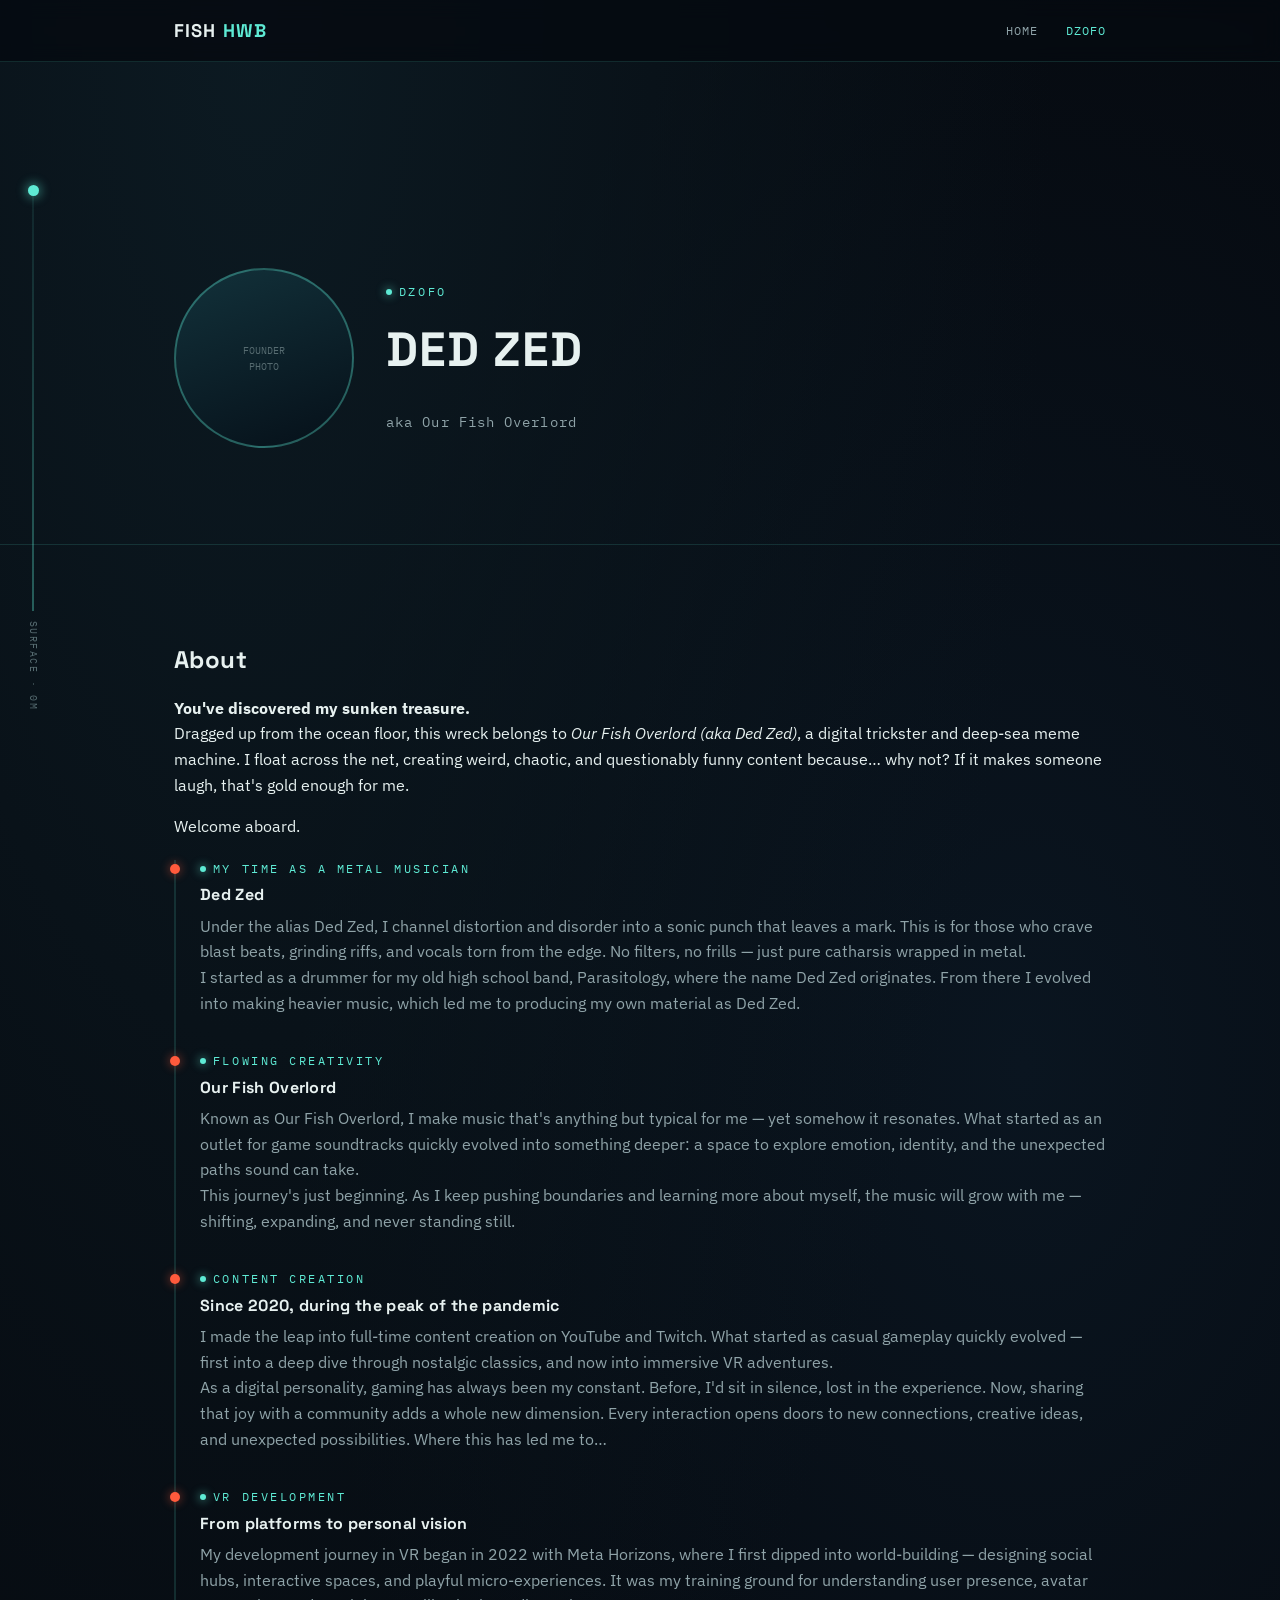
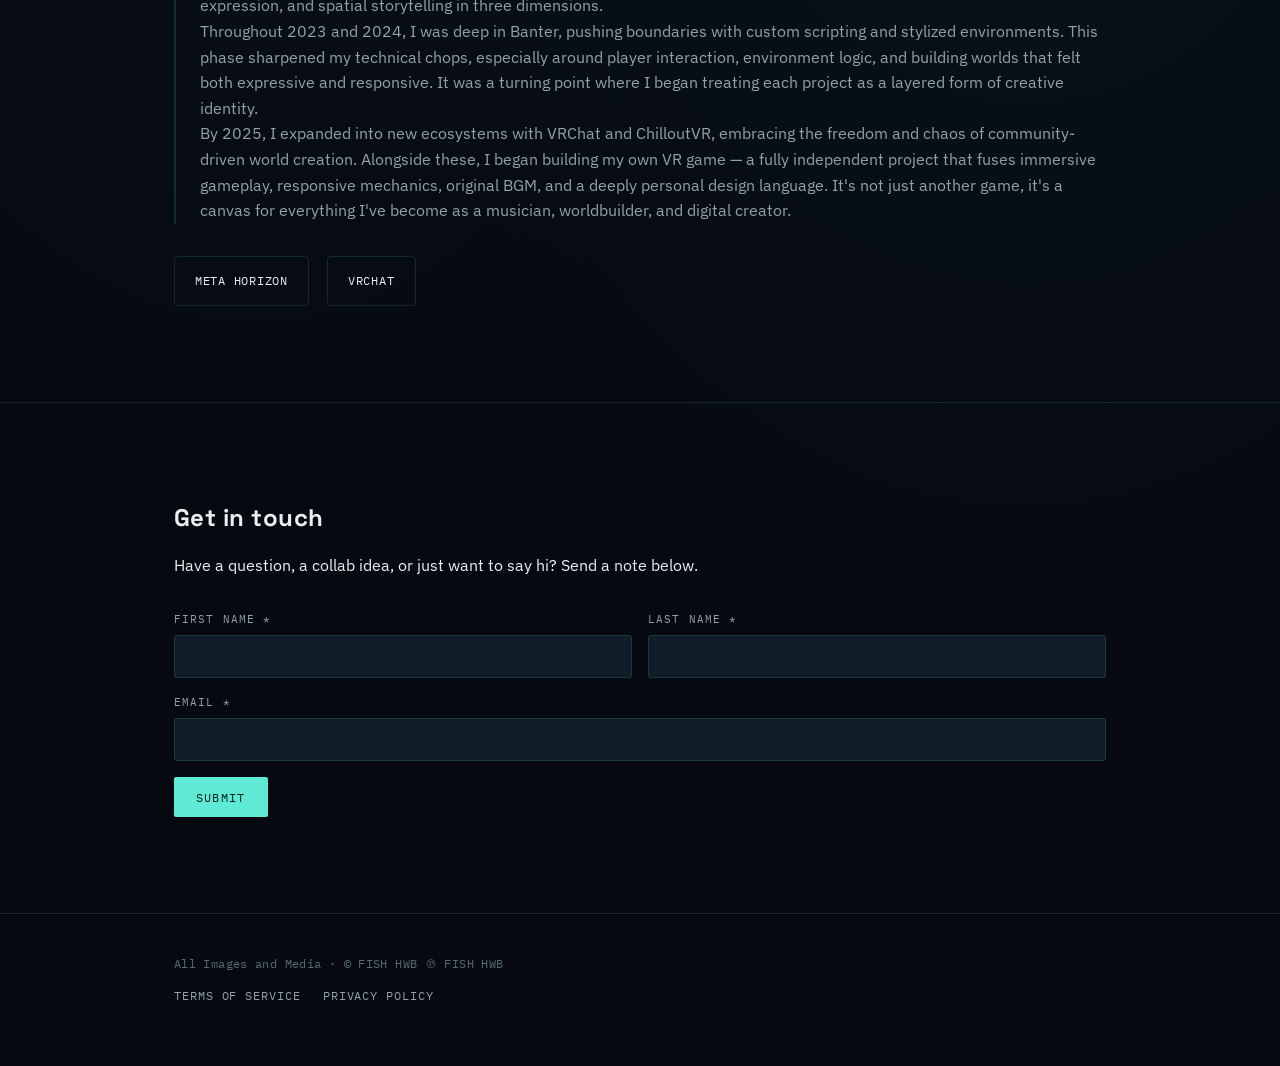
==== dzofo.html @ aa8110c1 "a" ====
<!DOCTYPE html>
<html lang="en">
<head>
<meta charset="UTF-8">
<meta name="viewport" content="width=device-width, initial-scale=1.0">
<title>DZOFO — FISH HWB</title>
<meta name="description" content="You've discovered my sunken treasure. Dragged up from the ocean floor — meet Our Fish Overlord, aka Ded Zed.">
<link rel="icon" href="data:,">
<link rel="preconnect" href="https://fonts.googleapis.com">
<link href="https://fonts.googleapis.com/css2?family=Space+Grotesk:wght@500;700&family=IBM+Plex+Sans:wght@400;500;600&family=IBM+Plex+Mono:wght@400;500&display=swap" rel="stylesheet">
<link rel="stylesheet" href="css/style.css">
</head>
<body>

<div class="particles" aria-hidden="true"></div>

<div class="depth-gauge" aria-hidden="true">
  <div class="rail"><div class="marker"></div></div>
  <span class="label">SURFACE &middot; 0M</span>
</div>

<header class="site-nav">
  <div class="container">
    <div class="wordmark">FISH <span>HWB</span></div>
    <nav>
      <a href="index.html">Home</a>
      <a href="dzofo.html" class="active">DZOFO</a>
    </nav>
  </div>
</header>

<main>

  <section class="zone">
    <div class="container about-hero">
      <div class="portrait-lg">FOUNDER<br>PHOTO</div>
      <div>
        <div class="eyebrow">DZOFO</div>
        <h1>Ded Zed</h1>
        <div class="subname">aka Our Fish Overlord</div>
      </div>
    </div>
  </section>

  <section class="zone">
    <div class="container">
      <h2>About</h2>
      <p><strong>You've discovered my sunken treasure.</strong><br>
      Dragged up from the ocean floor, this wreck belongs to <em>Our Fish Overlord (aka Ded Zed)</em>, a digital trickster and deep-sea meme machine. I float across the net, creating weird, chaotic, and questionably funny content because&hellip; why not? If it makes someone laugh, that's gold enough for me.</p>
      <p>Welcome aboard.</p>

      <div class="timeline">
        <div class="entry">
          <div class="eyebrow" style="margin-bottom:4px;">My time as a metal musician</div>
          <h3>Ded Zed</h3>
          <p>Under the alias Ded Zed, I channel distortion and disorder into a sonic punch that leaves a mark. This is for those who crave blast beats, grinding riffs, and vocals torn from the edge. No filters, no frills — just pure catharsis wrapped in metal.</p>
          <p>I started as a drummer for my old high school band, Parasitology, where the name Ded Zed originates. From there I evolved into making heavier music, which led me to producing my own material as Ded Zed.</p>
        </div>

        <div class="entry">
          <div class="eyebrow" style="margin-bottom:4px;">Flowing creativity</div>
          <h3>Our Fish Overlord</h3>
          <p>Known as Our Fish Overlord, I make music that's anything but typical for me — yet somehow it resonates. What started as an outlet for game soundtracks quickly evolved into something deeper: a space to explore emotion, identity, and the unexpected paths sound can take.</p>
          <p>This journey's just beginning. As I keep pushing boundaries and learning more about myself, the music will grow with me — shifting, expanding, and never standing still.</p>
        </div>

        <div class="entry">
          <div class="eyebrow" style="margin-bottom:4px;">Content creation</div>
          <h3>Since 2020, during the peak of the pandemic</h3>
          <p>I made the leap into full-time content creation on YouTube and Twitch. What started as casual gameplay quickly evolved — first into a deep dive through nostalgic classics, and now into immersive VR adventures.</p>
          <p>As a digital personality, gaming has always been my constant. Before, I'd sit in silence, lost in the experience. Now, sharing that joy with a community adds a whole new dimension. Every interaction opens doors to new connections, creative ideas, and unexpected possibilities. Where this has led me to&hellip;</p>
        </div>

        <div class="entry">
          <div class="eyebrow" style="margin-bottom:4px;">VR development</div>
          <h3>From platforms to personal vision</h3>
          <p>My development journey in VR began in 2022 with Meta Horizons, where I first dipped into world-building — designing social hubs, interactive spaces, and playful micro-experiences. It was my training ground for understanding user presence, avatar expression, and spatial storytelling in three dimensions.</p>
          <p>Throughout 2023 and 2024, I was deep in Banter, pushing boundaries with custom scripting and stylized environments. This phase sharpened my technical chops, especially around player interaction, environment logic, and building worlds that felt both expressive and responsive. It was a turning point where I began treating each project as a layered form of creative identity.</p>
          <p>By 2025, I expanded into new ecosystems with VRChat and ChilloutVR, embracing the freedom and chaos of community-driven world creation. Alongside these, I began building my own VR game — a fully independent project that fuses immersive gameplay, responsive mechanics, original BGM, and a deeply personal design language. It's not just another game, it's a canvas for everything I've become as a musician, worldbuilder, and digital creator.</p>
        </div>
      </div>

      <div class="platform-links">
        <a href="https://horizon.meta.com/profile/DedZedOffishial/?locale=en_GB" target="_blank" rel="noopener">Meta Horizon</a>
        <a href="https://vrchat.com/home/user/usr_97d57b9e-27fa-4fce-a1ce-218edb215ad2" target="_blank" rel="noopener">VRChat</a>
      </div>
    </div>
  </section>

  <section class="zone">
    <div class="container">
      <h2>Get in touch</h2>
      <p>Have a question, a collab idea, or just want to say hi? Send a note below.</p>
      <!--
        This is a static recreation — GitHub Pages can't process form submissions on its own.
        Point the form at a service like Formspree, Getform, or a Google Form action URL,
        or swap this for a mailto: link.
      -->
      <form class="contact-form" action="#" method="post">
        <div>
          <label for="fname">First name *</label>
          <input id="fname" name="first_name" type="text" required>
        </div>
        <div>
          <label for="lname">Last name *</label>
          <input id="lname" name="last_name" type="text" required>
        </div>
        <div class="full">
          <label for="email">Email *</label>
          <input id="email" name="email" type="email" required>
        </div>
        <div class="full">
          <button class="btn btn-primary" type="submit" style="border:none; cursor:pointer;">Submit</button>
        </div>
      </form>
    </div>
  </section>

</main>

<footer class="site-footer">
  <div class="container">
    <div class="copyright">All Images and Media &middot; &copy; FISH HWB &#8471; FISH HWB</div>
    <div class="legal-links">
      <a href="terms.html">Terms of Service</a>
      <a href="privacy.html">Privacy Policy</a>
    </div>
  </div>
</footer>

<script src="js/main.js"></script>
</body>
</html>
---- css/style.css ----
/* =========================================================
   FISH HWB — design tokens
   Concept: descending through the water column.
   Sections read as depth zones (Surface -> Twilight -> Midnight -> Abyss)
   ========================================================= */
:root{
  --abyss:        #060a10;
  --abyss-mid:     #0d1620;
  --surface-panel: #101c28;
  --border:        rgba(94,234,212,0.14);
  --glow:          #5EEAD4;   /* bioluminescent lure */
  --glow-dim:      rgba(94,234,212,0.35);
  --lure:          #FF5A3C;   /* anglerfish / distortion accent */
  --lure-dim:      rgba(255,90,60,0.3);
  --text:          #E7F1F0;
  --text-dim:      #8FA3A8;
  --text-faint:    #566B70;

  --font-display: 'Space Grotesk', 'Arial Narrow', sans-serif;
  --font-body:    'IBM Plex Sans', 'Segoe UI', sans-serif;
  --font-mono:    'IBM Plex Mono', monospace;
}

*{ box-sizing:border-box; }
html{ scroll-behavior:smooth; }

body{
  margin:0;
  background:
    radial-gradient(ellipse at 20% 0%, #0c1a22 0%, transparent 55%),
    radial-gradient(ellipse at 80% 40%, #0a1520 0%, transparent 50%),
    var(--abyss);
  color:var(--text);
  font-family:var(--font-body);
  line-height:1.6;
  -webkit-font-smoothing:antialiased;
  overflow-x:hidden;
}

a{ color:var(--glow); text-decoration:none; }
a:hover{ text-decoration:underline; }
a:focus-visible, button:focus-visible{
  outline:2px solid var(--glow);
  outline-offset:3px;
}

img{ max-width:100%; display:block; }

h1,h2,h3{
  font-family:var(--font-display);
  letter-spacing:0.02em;
  margin:0 0 0.5em;
  color:var(--text);
}

.eyebrow{
  font-family:var(--font-mono);
  font-size:0.72rem;
  letter-spacing:0.22em;
  text-transform:uppercase;
  color:var(--glow);
  display:flex;
  align-items:center;
  gap:0.6em;
  margin-bottom:0.9em;
}
.eyebrow::before{
  content:'';
  width:6px; height:6px;
  border-radius:50%;
  background:var(--glow);
  box-shadow:0 0 8px 2px var(--glow-dim);
}

.container{
  max-width:980px;
  margin:0 auto;
  padding:0 24px;
}

/* ---------------- ambient particles ---------------- */
.particles{
  position:fixed; inset:0;
  pointer-events:none;
  z-index:0;
  overflow:hidden;
}
.particles span{
  position:absolute;
  bottom:-10px;
  width:3px; height:3px;
  border-radius:50%;
  background:var(--glow);
  opacity:0.5;
  box-shadow:0 0 6px 1px var(--glow-dim);
  animation:drift linear infinite;
}
@keyframes drift{
  0%{ transform:translateY(0) translateX(0); opacity:0; }
  10%{ opacity:0.6; }
  90%{ opacity:0.4; }
  100%{ transform:translateY(-110vh) translateX(20px); opacity:0; }
}

/* ---------------- depth gauge (signature element) ---------------- */
.depth-gauge{
  position:fixed;
  left:20px; top:50%;
  transform:translateY(-50%);
  width:26px;
  height:min(60vh, 520px);
  z-index:20;
  display:flex;
  flex-direction:column;
  align-items:center;
}
.depth-gauge .rail{
  position:relative;
  width:2px;
  flex:1;
  background:linear-gradient(to bottom, rgba(94,234,212,0.08), rgba(94,234,212,0.35));
}
.depth-gauge .marker{
  position:absolute;
  left:50%;
  top:0;
  width:11px; height:11px;
  margin-left:-5px; margin-top:-5px;
  border-radius:50%;
  background:var(--glow);
  box-shadow:0 0 10px 3px var(--glow-dim);
  transition:top 0.15s ease-out;
}
.depth-gauge .label{
  font-family:var(--font-mono);
  font-size:0.6rem;
  color:var(--text-faint);
  writing-mode:vertical-rl;
  margin-top:10px;
  letter-spacing:0.15em;
}
@media (max-width: 860px){
  .depth-gauge{ display:none; }
}

/* ---------------- nav ---------------- */
.site-nav{
  position:sticky; top:0; z-index:30;
  background:rgba(6,10,16,0.82);
  backdrop-filter:blur(10px);
  border-bottom:1px solid var(--border);
}
.site-nav .container{
  display:flex; align-items:center; justify-content:space-between;
  padding-top:16px; padding-bottom:16px;
}
.wordmark{
  font-family:var(--font-display);
  font-size:1.15rem;
  font-weight:700;
  letter-spacing:0.06em;
  color:var(--text);
}
.wordmark span{ color:var(--glow); }
.site-nav nav{ display:flex; gap:28px; }
.site-nav nav a{
  color:var(--text-dim);
  font-family:var(--font-mono);
  font-size:0.78rem;
  letter-spacing:0.08em;
  text-transform:uppercase;
}
.site-nav nav a:hover, .site-nav nav a.active{
  color:var(--glow);
  text-decoration:none;
}

/* ---------------- hero ---------------- */
.zone{
  position:relative;
  padding:96px 0;
  border-bottom:1px solid var(--border);
}
.zone:last-of-type{ border-bottom:none; }

.hero{
  padding-top:110px;
  text-align:left;
}
.hero h1{
  font-size:clamp(2.4rem, 6vw, 4.4rem);
  line-height:1.02;
  text-transform:uppercase;
}
.hero h1 em{
  font-style:normal;
  color:var(--glow);
  text-shadow:0 0 22px var(--glow-dim);
}
.hero p.tagline{
  max-width:540px;
  color:var(--text-dim);
  font-size:1.05rem;
}
.hero .cta-row{ display:flex; gap:16px; margin-top:32px; flex-wrap:wrap; }

.btn{
  display:inline-block;
  padding:12px 22px;
  border-radius:2px;
  font-family:var(--font-mono);
  font-size:0.78rem;
  letter-spacing:0.1em;
  text-transform:uppercase;
  border:1px solid var(--border);
  transition:border-color 0.2s, background 0.2s, color .2s;
}
.btn-primary{
  background:var(--glow);
  color:#04211c;
  border-color:var(--glow);
}
.btn-primary:hover{
  background:#7cf2df;
  text-decoration:none;
}
.btn-ghost{ color:var(--text); }
.btn-ghost:hover{
  border-color:var(--glow);
  color:var(--glow);
  text-decoration:none;
}

/* ---------------- founder card ---------------- */
.founder-card{
  display:flex;
  gap:28px;
  align-items:center;
  background:var(--surface-panel);
  border:1px solid var(--border);
  border-radius:4px;
  padding:24px;
}
.founder-card .portrait{
  width:96px; height:96px;
  border-radius:50%;
  overflow:hidden;
  flex-shrink:0;
  border:2px solid var(--glow-dim);
  background:linear-gradient(160deg, #12313a, #061019);
  display:flex; align-items:center; justify-content:center;
  font-family:var(--font-mono);
  font-size:0.6rem;
  color:var(--text-faint);
  text-align:center;
}
.founder-card h3{ margin-bottom:2px; font-size:1.1rem; }
.founder-card .role{
  font-family:var(--font-mono);
  font-size:0.7rem;
  letter-spacing:0.14em;
  text-transform:uppercase;
  color:var(--glow);
}

/* ---------------- embeds grid ---------------- */
.embed-grid{
  display:grid;
  grid-template-columns:1fr 1fr;
  gap:24px;
  margin-top:36px;
}
@media (max-width:760px){ .embed-grid{ grid-template-columns:1fr; } }

.embed-card{
  background:var(--surface-panel);
  border:1px solid var(--border);
  border-radius:4px;
  overflow:hidden;
}
.embed-card .embed-head{
  padding:14px 18px;
  border-bottom:1px solid var(--border);
  font-family:var(--font-mono);
  font-size:0.72rem;
  letter-spacing:0.1em;
  text-transform:uppercase;
  color:var(--text-dim);
  display:flex; justify-content:space-between;
}
.embed-card iframe{ width:100%; border:0; display:block; }

/* ---------------- content cards (latest uploads) ---------------- */
.card-grid{
  display:grid;
  grid-template-columns:repeat(2,1fr);
  gap:24px;
  margin-top:28px;
}
@media (max-width:760px){ .card-grid{ grid-template-columns:1fr; } }

.content-card{
  border:1px solid var(--border);
  border-radius:4px;
  background:var(--surface-panel);
  padding:0 0 18px;
  overflow:hidden;
}
.content-card .thumb{
  aspect-ratio:16/9;
  background:linear-gradient(135deg,#0e2530,#08131a);
  display:flex; align-items:center; justify-content:center;
  color:var(--text-faint);
  font-family:var(--font-mono);
  font-size:0.7rem;
}
.content-card .thumb iframe{ width:100%; height:100%; border:0; }
.content-card .body{ padding:16px 18px 0; }
.content-card h4{ margin:0 0 6px; font-size:0.98rem; font-family:var(--font-body); font-weight:600; }
.content-card p{ margin:0; color:var(--text-dim); font-size:0.88rem; }

/* ---------------- about / dzofo page ---------------- */
.about-hero{
  display:flex; gap:32px; align-items:center; flex-wrap:wrap;
  padding-top:110px;
}
.about-hero .portrait-lg{
  width:180px; height:180px; border-radius:50%;
  border:2px solid var(--glow-dim);
  background:linear-gradient(160deg,#12313a,#061019);
  flex-shrink:0;
  display:flex; align-items:center; justify-content:center;
  font-family:var(--font-mono); font-size:0.65rem; color:var(--text-faint);
  text-align:center; padding:8px;
}
.about-hero h1{ font-size:clamp(2rem,5vw,3rem); text-transform:uppercase; }
.about-hero .subname{ color:var(--text-dim); font-family:var(--font-mono); font-size:0.85rem; letter-spacing:0.08em; }

.timeline{ margin-top:20px; }
.timeline .entry{
  border-left:2px solid var(--border);
  padding:0 0 36px 24px;
  position:relative;
}
.timeline .entry:last-child{ padding-bottom:0; }
.timeline .entry::before{
  content:'';
  position:absolute; left:-6px; top:4px;
  width:10px; height:10px; border-radius:50%;
  background:var(--lure);
  box-shadow:0 0 8px 2px var(--lure-dim);
}
.timeline .entry h3{ font-size:1rem; margin-bottom:6px; }
.timeline .entry p{ color:var(--text-dim); margin:0; }

.platform-links{ display:flex; gap:18px; margin-top:32px; flex-wrap:wrap; }
.platform-links a{
  border:1px solid var(--border);
  border-radius:4px;
  padding:14px 20px;
  color:var(--text);
  font-family:var(--font-mono);
  font-size:0.78rem;
  letter-spacing:0.06em;
  text-transform:uppercase;
}
.platform-links a:hover{ border-color:var(--glow); color:var(--glow); text-decoration:none; }

/* ---------------- contact form ---------------- */
.contact-form{
  margin-top:32px;
  display:grid;
  grid-template-columns:1fr 1fr;
  gap:16px;
}
.contact-form .full{ grid-column:1/-1; }
@media (max-width:640px){ .contact-form{ grid-template-columns:1fr; } }
.contact-form label{
  display:block;
  font-family:var(--font-mono);
  font-size:0.7rem;
  letter-spacing:0.1em;
  text-transform:uppercase;
  color:var(--text-dim);
  margin-bottom:6px;
}
.contact-form input, .contact-form textarea{
  width:100%;
  background:var(--surface-panel);
  border:1px solid var(--border);
  border-radius:3px;
  padding:11px 12px;
  color:var(--text);
  font-family:var(--font-body);
  font-size:0.92rem;
}
.contact-form input:focus, .contact-form textarea:focus{
  outline:none; border-color:var(--glow);
}

/* ---------------- legal pages (terms / privacy) ---------------- */
.legal{
  padding-top:130px;
  padding-bottom:100px;
  max-width:760px;
}
.legal .updated{
  font-family:var(--font-mono);
  font-size:0.78rem;
  color:var(--text-faint);
  margin-bottom:40px;
}
.legal h2{
  font-size:1.2rem;
  margin-top:44px;
  padding-top:20px;
  border-top:1px solid var(--border);
  text-transform:uppercase;
  letter-spacing:0.04em;
}
.legal h2:first-of-type{ border-top:none; padding-top:0; }
.legal p, .legal li{ color:var(--text-dim); }
.legal ul{ padding-left:20px; }
.legal a{ text-decoration:underline; }

/* ---------------- footer ---------------- */
footer.site-footer{
  border-top:1px solid var(--border);
  padding:40px 0 60px;
}
footer.site-footer .copyright{
  color:var(--text-faint);
  font-family:var(--font-mono);
  font-size:0.78rem;
  letter-spacing:0.03em;
}
footer.site-footer .legal-links{
  margin-top:14px;
  display:flex;
  gap:22px;
  font-family:var(--font-mono);
  font-size:0.72rem;
  letter-spacing:0.08em;
  text-transform:uppercase;
}
footer.site-footer .legal-links a{ color:var(--text-dim); }
footer.site-footer .legal-links a:hover{ color:var(--glow); text-decoration:none; }

@media (prefers-reduced-motion: reduce){
  html{ scroll-behavior:auto; }
  .particles span{ animation:none; display:none; }
  .depth-gauge .marker{ transition:none; }
}
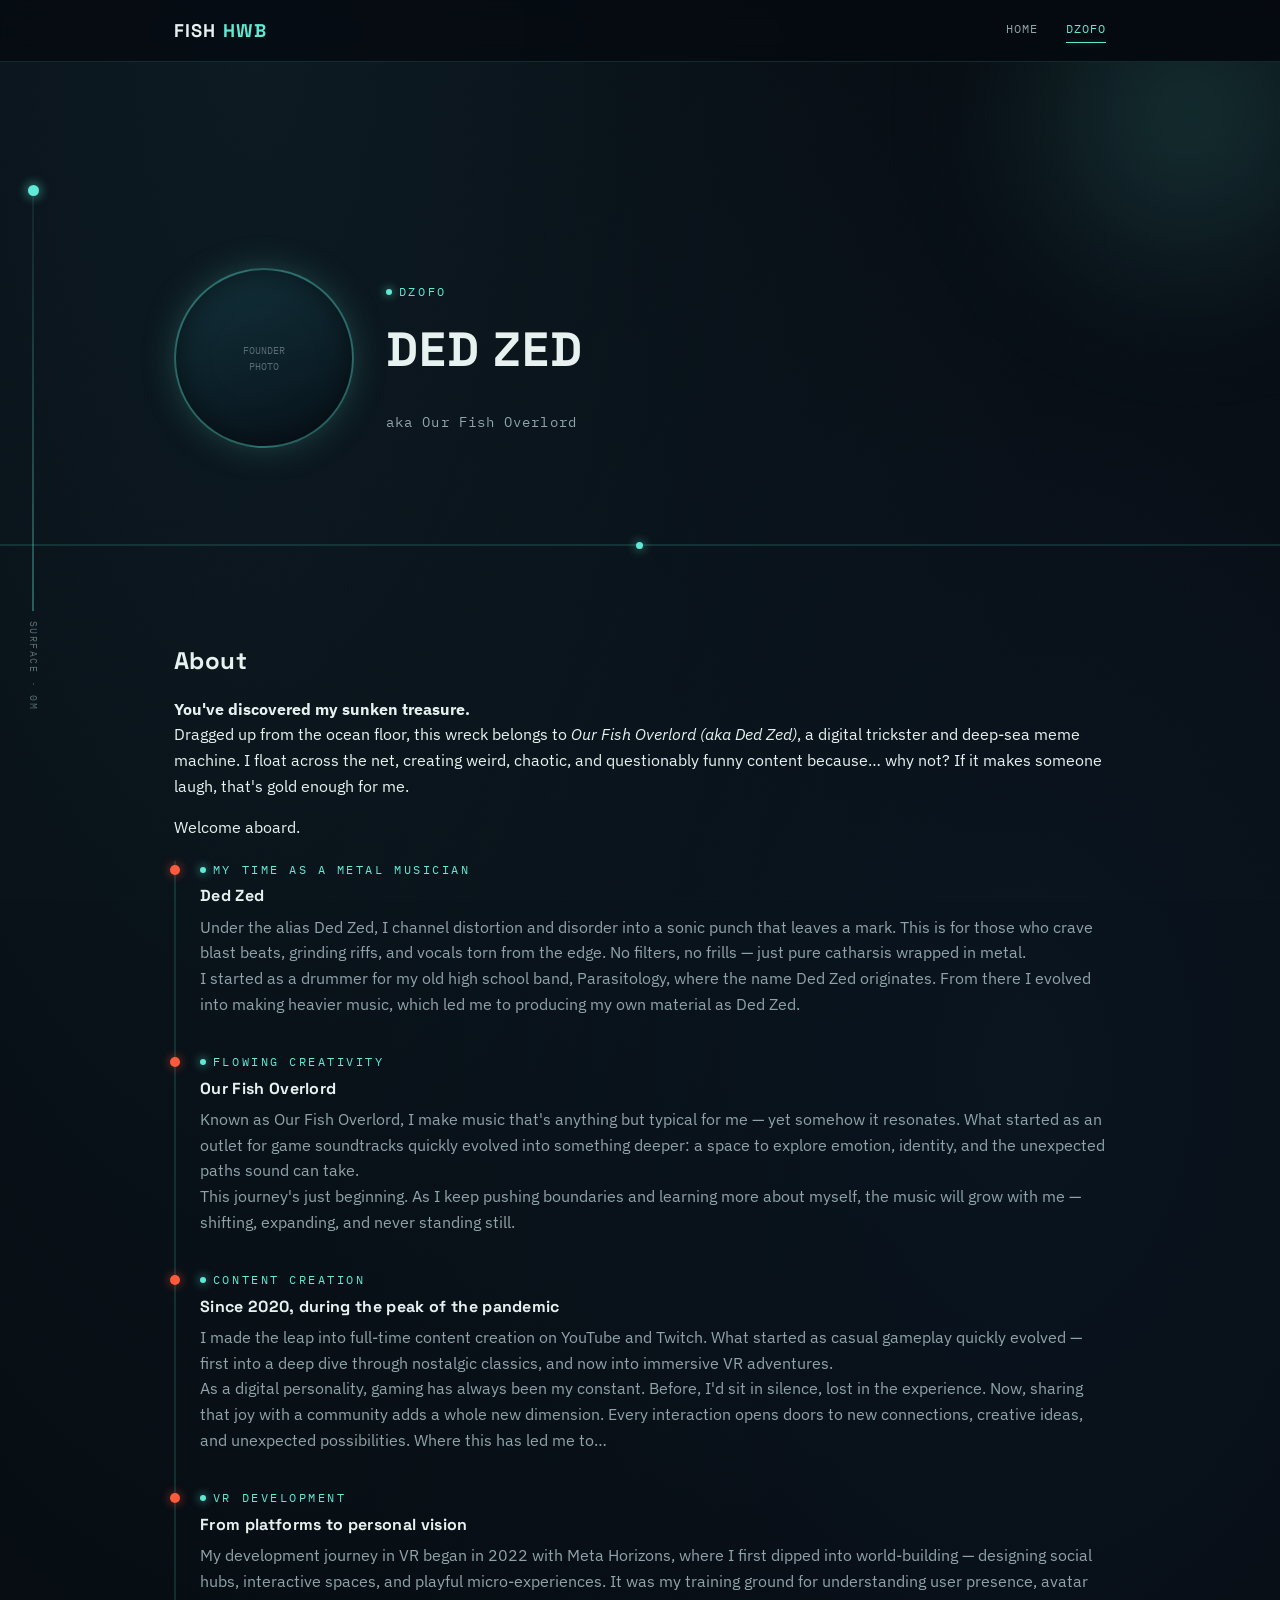
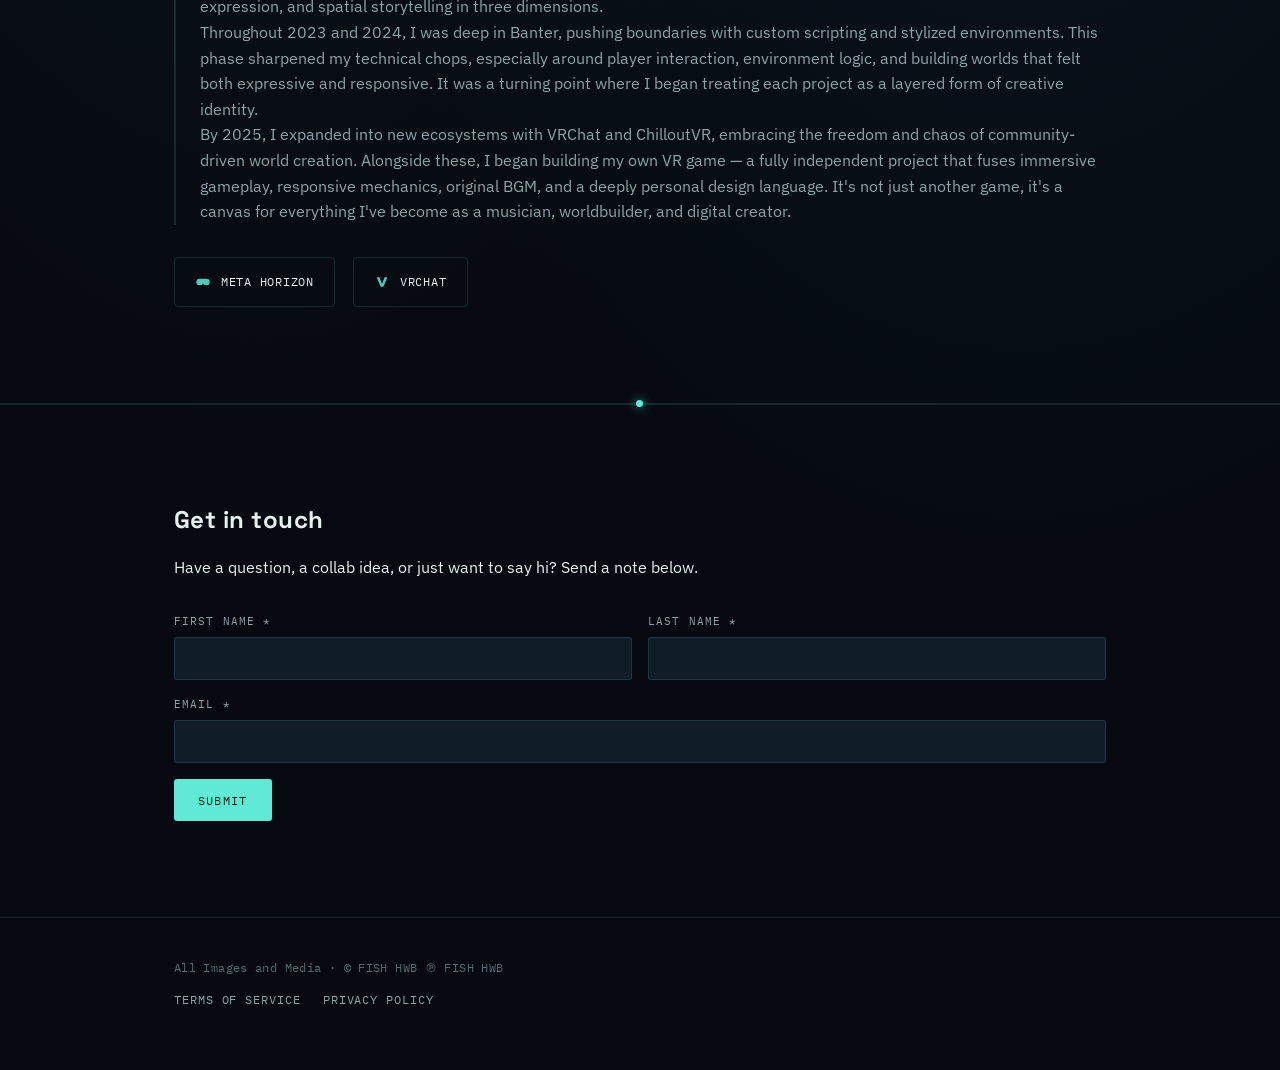
==== commit 9f2ef387: "a" ====
--- a/dzofo.html
+++ b/dzofo.html
@@ -5,7 +5,7 @@
 <meta name="viewport" content="width=device-width, initial-scale=1.0">
 <title>DZOFO — FISH HWB</title>
 <meta name="description" content="You've discovered my sunken treasure. Dragged up from the ocean floor — meet Our Fish Overlord, aka Ded Zed.">
-<link rel="icon" href="data:,">
+<link rel="icon" type="image/svg+xml" href="assets/favicon.svg">
 <link rel="preconnect" href="https://fonts.googleapis.com">
 <link href="https://fonts.googleapis.com/css2?family=Space+Grotesk:wght@500;700&family=IBM+Plex+Sans:wght@400;500;600&family=IBM+Plex+Mono:wght@400;500&display=swap" rel="stylesheet">
 <link rel="stylesheet" href="css/style.css">
@@ -31,8 +31,9 @@
 
 <main>
 
-  <section class="zone">
-    <div class="container about-hero">
+  <section class="zone" style="overflow:hidden;">
+    <div class="glow-orb glow-orb--teal" aria-hidden="true"></div>
+    <div class="container about-hero reveal">
       <div class="portrait-lg">FOUNDER<br>PHOTO</div>
       <div>
         <div class="eyebrow">DZOFO</div>
@@ -42,36 +43,38 @@
     </div>
   </section>
 
+  <div class="sonar-divider" aria-hidden="true"></div>
+
   <section class="zone">
-    <div class="container">
+    <div class="container reveal">
       <h2>About</h2>
       <p><strong>You've discovered my sunken treasure.</strong><br>
       Dragged up from the ocean floor, this wreck belongs to <em>Our Fish Overlord (aka Ded Zed)</em>, a digital trickster and deep-sea meme machine. I float across the net, creating weird, chaotic, and questionably funny content because&hellip; why not? If it makes someone laugh, that's gold enough for me.</p>
       <p>Welcome aboard.</p>
 
       <div class="timeline">
-        <div class="entry">
+        <div class="entry reveal">
           <div class="eyebrow" style="margin-bottom:4px;">My time as a metal musician</div>
           <h3>Ded Zed</h3>
           <p>Under the alias Ded Zed, I channel distortion and disorder into a sonic punch that leaves a mark. This is for those who crave blast beats, grinding riffs, and vocals torn from the edge. No filters, no frills — just pure catharsis wrapped in metal.</p>
           <p>I started as a drummer for my old high school band, Parasitology, where the name Ded Zed originates. From there I evolved into making heavier music, which led me to producing my own material as Ded Zed.</p>
         </div>
 
-        <div class="entry">
+        <div class="entry reveal">
           <div class="eyebrow" style="margin-bottom:4px;">Flowing creativity</div>
           <h3>Our Fish Overlord</h3>
           <p>Known as Our Fish Overlord, I make music that's anything but typical for me — yet somehow it resonates. What started as an outlet for game soundtracks quickly evolved into something deeper: a space to explore emotion, identity, and the unexpected paths sound can take.</p>
           <p>This journey's just beginning. As I keep pushing boundaries and learning more about myself, the music will grow with me — shifting, expanding, and never standing still.</p>
         </div>
 
-        <div class="entry">
+        <div class="entry reveal">
           <div class="eyebrow" style="margin-bottom:4px;">Content creation</div>
           <h3>Since 2020, during the peak of the pandemic</h3>
           <p>I made the leap into full-time content creation on YouTube and Twitch. What started as casual gameplay quickly evolved — first into a deep dive through nostalgic classics, and now into immersive VR adventures.</p>
           <p>As a digital personality, gaming has always been my constant. Before, I'd sit in silence, lost in the experience. Now, sharing that joy with a community adds a whole new dimension. Every interaction opens doors to new connections, creative ideas, and unexpected possibilities. Where this has led me to&hellip;</p>
         </div>
 
-        <div class="entry">
+        <div class="entry reveal">
           <div class="eyebrow" style="margin-bottom:4px;">VR development</div>
           <h3>From platforms to personal vision</h3>
           <p>My development journey in VR began in 2022 with Meta Horizons, where I first dipped into world-building — designing social hubs, interactive spaces, and playful micro-experiences. It was my training ground for understanding user presence, avatar expression, and spatial storytelling in three dimensions.</p>
@@ -81,14 +84,22 @@
       </div>
 
       <div class="platform-links">
-        <a href="https://horizon.meta.com/profile/DedZedOffishial/?locale=en_GB" target="_blank" rel="noopener">Meta Horizon</a>
-        <a href="https://vrchat.com/home/user/usr_97d57b9e-27fa-4fce-a1ce-218edb215ad2" target="_blank" rel="noopener">VRChat</a>
+        <a href="https://horizon.meta.com/profile/DedZedOffishial/?locale=en_GB" target="_blank" rel="noopener">
+          <svg viewBox="0 0 24 24" fill="#5EEAD4"><path d="M17 7H7a5 5 0 0 0 0 10h1.5a3 3 0 0 0 2.4-1.2l1.1-1.5 1.1 1.5A3 3 0 0 0 15.5 17H17a5 5 0 0 0 0-10Z" opacity="0.85"/></svg>
+          Meta Horizon
+        </a>
+        <a href="https://vrchat.com/home/user/usr_97d57b9e-27fa-4fce-a1ce-218edb215ad2" target="_blank" rel="noopener">
+          <svg viewBox="0 0 24 24" fill="#5EEAD4"><path d="M4 5h4l4 10 4-10h4l-6 14h-4L4 5Z" opacity="0.85"/></svg>
+          VRChat
+        </a>
       </div>
     </div>
   </section>
 
+  <div class="sonar-divider" aria-hidden="true"></div>
+
   <section class="zone">
-    <div class="container">
+    <div class="container reveal">
       <h2>Get in touch</h2>
       <p>Have a question, a collab idea, or just want to say hi? Send a note below.</p>
       <!--
--- a/css/style.css
+++ b/css/style.css
@@ -16,6 +16,9 @@
   --text-dim:      #8FA3A8;
   --text-faint:    #566B70;
 
+  --shadow-soft:   0 20px 60px -20px rgba(0,0,0,0.6);
+  --shadow-glow:   0 0 0 1px var(--glow-dim), 0 20px 50px -18px rgba(94,234,212,0.25);
+
   --font-display: 'Space Grotesk', 'Arial Narrow', sans-serif;
   --font-body:    'IBM Plex Sans', 'Segoe UI', sans-serif;
   --font-mono:    'IBM Plex Mono', monospace;
@@ -35,6 +38,18 @@
   line-height:1.6;
   -webkit-font-smoothing:antialiased;
   overflow-x:hidden;
+  position:relative;
+}
+
+/* fine film-grain, keeps the flat gradients from looking sterile */
+body::before{
+  content:'';
+  position:fixed; inset:0;
+  z-index:1;
+  pointer-events:none;
+  opacity:0.05;
+  mix-blend-mode:overlay;
+  background-image:url("data:image/svg+xml;utf8,<svg xmlns='http://www.w3.org/2000/svg' width='140' height='140'><filter id='n'><feTurbulence type='fractalNoise' baseFrequency='0.9' numOctaves='2' stitchTiles='stitch'/></filter><rect width='100%25' height='100%25' filter='url(%23n)'/></svg>");
 }
 
 a{ color:var(--glow); text-decoration:none; }
@@ -100,6 +115,68 @@
   10%{ opacity:0.6; }
   90%{ opacity:0.4; }
   100%{ transform:translateY(-110vh) translateX(20px); opacity:0; }
+}
+
+/* ---------------- ambient glow orbs ---------------- */
+.glow-orb{
+  position:absolute;
+  border-radius:50%;
+  filter:blur(70px);
+  pointer-events:none;
+  z-index:0;
+}
+.glow-orb--teal{
+  width:420px; height:420px;
+  top:-160px; right:-120px;
+  background:radial-gradient(circle, rgba(94,234,212,0.22), transparent 70%);
+}
+.glow-orb--lure{
+  width:260px; height:260px;
+  bottom:-100px; left:8%;
+  background:radial-gradient(circle, rgba(255,90,60,0.14), transparent 70%);
+}
+
+/* ---------------- scroll reveal ---------------- */
+.reveal{
+  opacity:0;
+  transform:translateY(28px);
+  transition:opacity 0.8s cubic-bezier(.2,.7,.3,1), transform 0.8s cubic-bezier(.2,.7,.3,1);
+}
+.reveal.is-visible{
+  opacity:1;
+  transform:translateY(0);
+}
+@media (prefers-reduced-motion: reduce){
+  .reveal{ opacity:1; transform:none; transition:none; }
+}
+
+/* ---------------- sonar divider ---------------- */
+.sonar-divider{
+  position:relative;
+  height:1px;
+  background:var(--border);
+  margin:0;
+}
+.sonar-divider::before{
+  content:'';
+  position:absolute;
+  left:50%; top:50%;
+  width:7px; height:7px;
+  margin:-4px 0 0 -4px;
+  border-radius:50%;
+  background:var(--glow);
+  box-shadow:
+    0 0 0 0 var(--glow-dim),
+    0 0 10px 2px var(--glow-dim);
+  animation:ping 3.4s ease-out infinite;
+}
+@keyframes ping{
+  0%{ box-shadow:0 0 0 0 rgba(94,234,212,0.5), 0 0 10px 2px var(--glow-dim); }
+  70%{ box-shadow:0 0 0 16px rgba(94,234,212,0), 0 0 10px 2px var(--glow-dim); }
+  100%{ box-shadow:0 0 0 16px rgba(94,234,212,0), 0 0 10px 2px var(--glow-dim); }
+}
+@media (prefers-reduced-motion: reduce){
+  .sonar-divider::before{ animation:none; }
 }
 
 /* ---------------- depth gauge (signature element) ---------------- */
@@ -164,16 +241,28 @@
 .wordmark span{ color:var(--glow); }
 .site-nav nav{ display:flex; gap:28px; }
 .site-nav nav a{
+  position:relative;
   color:var(--text-dim);
   font-family:var(--font-mono);
   font-size:0.78rem;
   letter-spacing:0.08em;
   text-transform:uppercase;
+  padding-bottom:4px;
+}
+.site-nav nav a::after{
+  content:'';
+  position:absolute;
+  left:0; bottom:0;
+  width:0; height:1px;
+  background:var(--glow);
+  box-shadow:0 0 6px var(--glow-dim);
+  transition:width 0.25s ease;
 }
 .site-nav nav a:hover, .site-nav nav a.active{
   color:var(--glow);
   text-decoration:none;
 }
+.site-nav nav a:hover::after, .site-nav nav a.active::after{ width:100%; }
 
 /* ---------------- hero ---------------- */
 .zone{
@@ -184,51 +273,93 @@
 .zone:last-of-type{ border-bottom:none; }
 
 .hero{
-  padding-top:110px;
+  padding-top:150px;
+  padding-bottom:120px;
   text-align:left;
-}
+  overflow:hidden;
+}
+.hero-inner{
+  position:relative;
+  z-index:2;
+  display:flex;
+  align-items:center;
+  gap:48px;
+}
+.hero-copy{ flex:1 1 480px; min-width:0; }
 .hero h1{
-  font-size:clamp(2.4rem, 6vw, 4.4rem);
-  line-height:1.02;
+  font-size:clamp(2.4rem, 6vw, 4.6rem);
+  line-height:1.0;
   text-transform:uppercase;
 }
 .hero h1 em{
   font-style:normal;
   color:var(--glow);
-  text-shadow:0 0 22px var(--glow-dim);
+  text-shadow:0 0 30px var(--glow-dim), 0 0 70px rgba(94,234,212,0.15);
 }
 .hero p.tagline{
-  max-width:540px;
+  max-width:520px;
   color:var(--text-dim);
-  font-size:1.05rem;
-}
-.hero .cta-row{ display:flex; gap:16px; margin-top:32px; flex-wrap:wrap; }
+  font-size:1.08rem;
+}
+.hero .cta-row{ display:flex; gap:16px; margin-top:36px; flex-wrap:wrap; align-items:center; }
+
+.hero-figure{
+  flex:0 0 320px;
+  width:320px;
+  position:relative;
+}
+.hero-figure svg{ width:100%; height:auto; overflow:visible; }
+@media (max-width:900px){ .hero-figure{ display:none; } }
+
+.live-badge{
+  display:inline-flex; align-items:center; gap:8px;
+  font-family:var(--font-mono);
+  font-size:0.7rem;
+  letter-spacing:0.08em;
+  text-transform:uppercase;
+  color:var(--text-dim);
+}
+.live-badge .dot{
+  width:7px; height:7px; border-radius:50%;
+  background:var(--lure);
+  box-shadow:0 0 8px 2px var(--lure-dim);
+  animation:pulse 1.8s ease-in-out infinite;
+}
+@keyframes pulse{
+  0%,100%{ opacity:1; transform:scale(1); }
+  50%{ opacity:0.5; transform:scale(0.8); }
+}
+@media (prefers-reduced-motion: reduce){ .live-badge .dot{ animation:none; } }
 
 .btn{
   display:inline-block;
-  padding:12px 22px;
-  border-radius:2px;
+  padding:13px 24px;
+  border-radius:3px;
   font-family:var(--font-mono);
   font-size:0.78rem;
   letter-spacing:0.1em;
   text-transform:uppercase;
   border:1px solid var(--border);
-  transition:border-color 0.2s, background 0.2s, color .2s;
+  transition:border-color 0.2s, background 0.2s, color .2s, box-shadow 0.2s, transform 0.2s;
 }
 .btn-primary{
   background:var(--glow);
   color:#04211c;
   border-color:var(--glow);
+  box-shadow:0 0 0 0 var(--glow-dim);
 }
 .btn-primary:hover{
   background:#7cf2df;
   text-decoration:none;
+  box-shadow:0 0 24px 2px var(--glow-dim);
+  transform:translateY(-1px);
 }
 .btn-ghost{ color:var(--text); }
 .btn-ghost:hover{
   border-color:var(--glow);
   color:var(--glow);
   text-decoration:none;
+  transform:translateY(-1px);
 }
 
 /* ---------------- founder card ---------------- */
@@ -238,8 +369,14 @@
   align-items:center;
   background:var(--surface-panel);
   border:1px solid var(--border);
-  border-radius:4px;
+  border-radius:6px;
   padding:24px;
+  transition:transform 0.25s ease, box-shadow 0.25s ease, border-color 0.25s ease;
+}
+.founder-card:hover{
+  transform:translateY(-3px);
+  box-shadow:var(--shadow-glow);
+  border-color:var(--glow-dim);
 }
 .founder-card .portrait{
   width:96px; height:96px;
@@ -248,12 +385,14 @@
   flex-shrink:0;
   border:2px solid var(--glow-dim);
   background:linear-gradient(160deg, #12313a, #061019);
+  box-shadow:inset 0 0 20px rgba(0,0,0,0.5), 0 0 0 5px rgba(94,234,212,0.05);
   display:flex; align-items:center; justify-content:center;
   font-family:var(--font-mono);
   font-size:0.6rem;
   color:var(--text-faint);
   text-align:center;
 }
+.founder-card .portrait img{ width:100%; height:100%; object-fit:cover; }
 .founder-card h3{ margin-bottom:2px; font-size:1.1rem; }
 .founder-card .role{
   font-family:var(--font-mono);
@@ -262,6 +401,14 @@
   text-transform:uppercase;
   color:var(--glow);
 }
+.founder-card .go{
+  margin-left:auto;
+  color:var(--text-faint);
+  font-family:var(--font-mono);
+  font-size:0.72rem;
+  transition:color 0.2s, transform 0.2s;
+}
+.founder-card:hover .go{ color:var(--glow); transform:translateX(3px); }
 
 /* ---------------- embeds grid ---------------- */
 .embed-grid{
@@ -275,8 +422,13 @@
 .embed-card{
   background:var(--surface-panel);
   border:1px solid var(--border);
-  border-radius:4px;
+  border-radius:6px;
   overflow:hidden;
+  transition:border-color 0.25s ease, box-shadow 0.25s ease;
+}
+.embed-card:hover{
+  border-color:var(--glow-dim);
+  box-shadow:var(--shadow-glow);
 }
 .embed-card .embed-head{
   padding:14px 18px;
@@ -286,8 +438,11 @@
   letter-spacing:0.1em;
   text-transform:uppercase;
   color:var(--text-dim);
-  display:flex; justify-content:space-between;
-}
+  display:flex; justify-content:space-between; align-items:center;
+  gap:10px;
+}
+.embed-card .embed-head .name{ display:flex; align-items:center; gap:8px; color:var(--text); }
+.embed-card .embed-head svg{ width:16px; height:16px; flex-shrink:0; }
 .embed-card iframe{ width:100%; border:0; display:block; }
 
 /* ---------------- content cards (latest uploads) ---------------- */
@@ -301,14 +456,22 @@
 
 .content-card{
   border:1px solid var(--border);
-  border-radius:4px;
+  border-radius:6px;
   background:var(--surface-panel);
   padding:0 0 18px;
   overflow:hidden;
+  transition:transform 0.25s ease, box-shadow 0.25s ease, border-color 0.25s ease;
+}
+.content-card:hover{
+  transform:translateY(-4px);
+  box-shadow:var(--shadow-soft);
+  border-color:var(--glow-dim);
 }
 .content-card .thumb{
   aspect-ratio:16/9;
-  background:linear-gradient(135deg,#0e2530,#08131a);
+  background:
+    radial-gradient(circle at 30% 20%, rgba(94,234,212,0.08), transparent 60%),
+    linear-gradient(135deg,#0e2530,#08131a);
   display:flex; align-items:center; justify-content:center;
   color:var(--text-faint);
   font-family:var(--font-mono);
@@ -328,11 +491,14 @@
   width:180px; height:180px; border-radius:50%;
   border:2px solid var(--glow-dim);
   background:linear-gradient(160deg,#12313a,#061019);
+  box-shadow:inset 0 0 30px rgba(0,0,0,0.55), 0 0 40px -10px var(--glow-dim);
   flex-shrink:0;
   display:flex; align-items:center; justify-content:center;
   font-family:var(--font-mono); font-size:0.65rem; color:var(--text-faint);
   text-align:center; padding:8px;
-}
+  overflow:hidden;
+}
+.about-hero .portrait-lg img{ width:100%; height:100%; object-fit:cover; }
 .about-hero h1{ font-size:clamp(2rem,5vw,3rem); text-transform:uppercase; }
 .about-hero .subname{ color:var(--text-dim); font-family:var(--font-mono); font-size:0.85rem; letter-spacing:0.08em; }
 
@@ -364,7 +530,11 @@
   letter-spacing:0.06em;
   text-transform:uppercase;
 }
-.platform-links a:hover{ border-color:var(--glow); color:var(--glow); text-decoration:none; }
+.platform-links a{ transition:transform 0.2s ease, border-color 0.2s ease, color 0.2s ease; display:inline-flex; align-items:center; gap:10px; }
+.platform-links a:hover{ border-color:var(--glow); color:var(--glow); text-decoration:none; transform:translateY(-2px); }
+.platform-links a svg{ width:16px; height:16px; }
+
+.timeline .entry{ transition:transform 0.3s ease; }
 
 /* ---------------- contact form ---------------- */
 .contact-form{
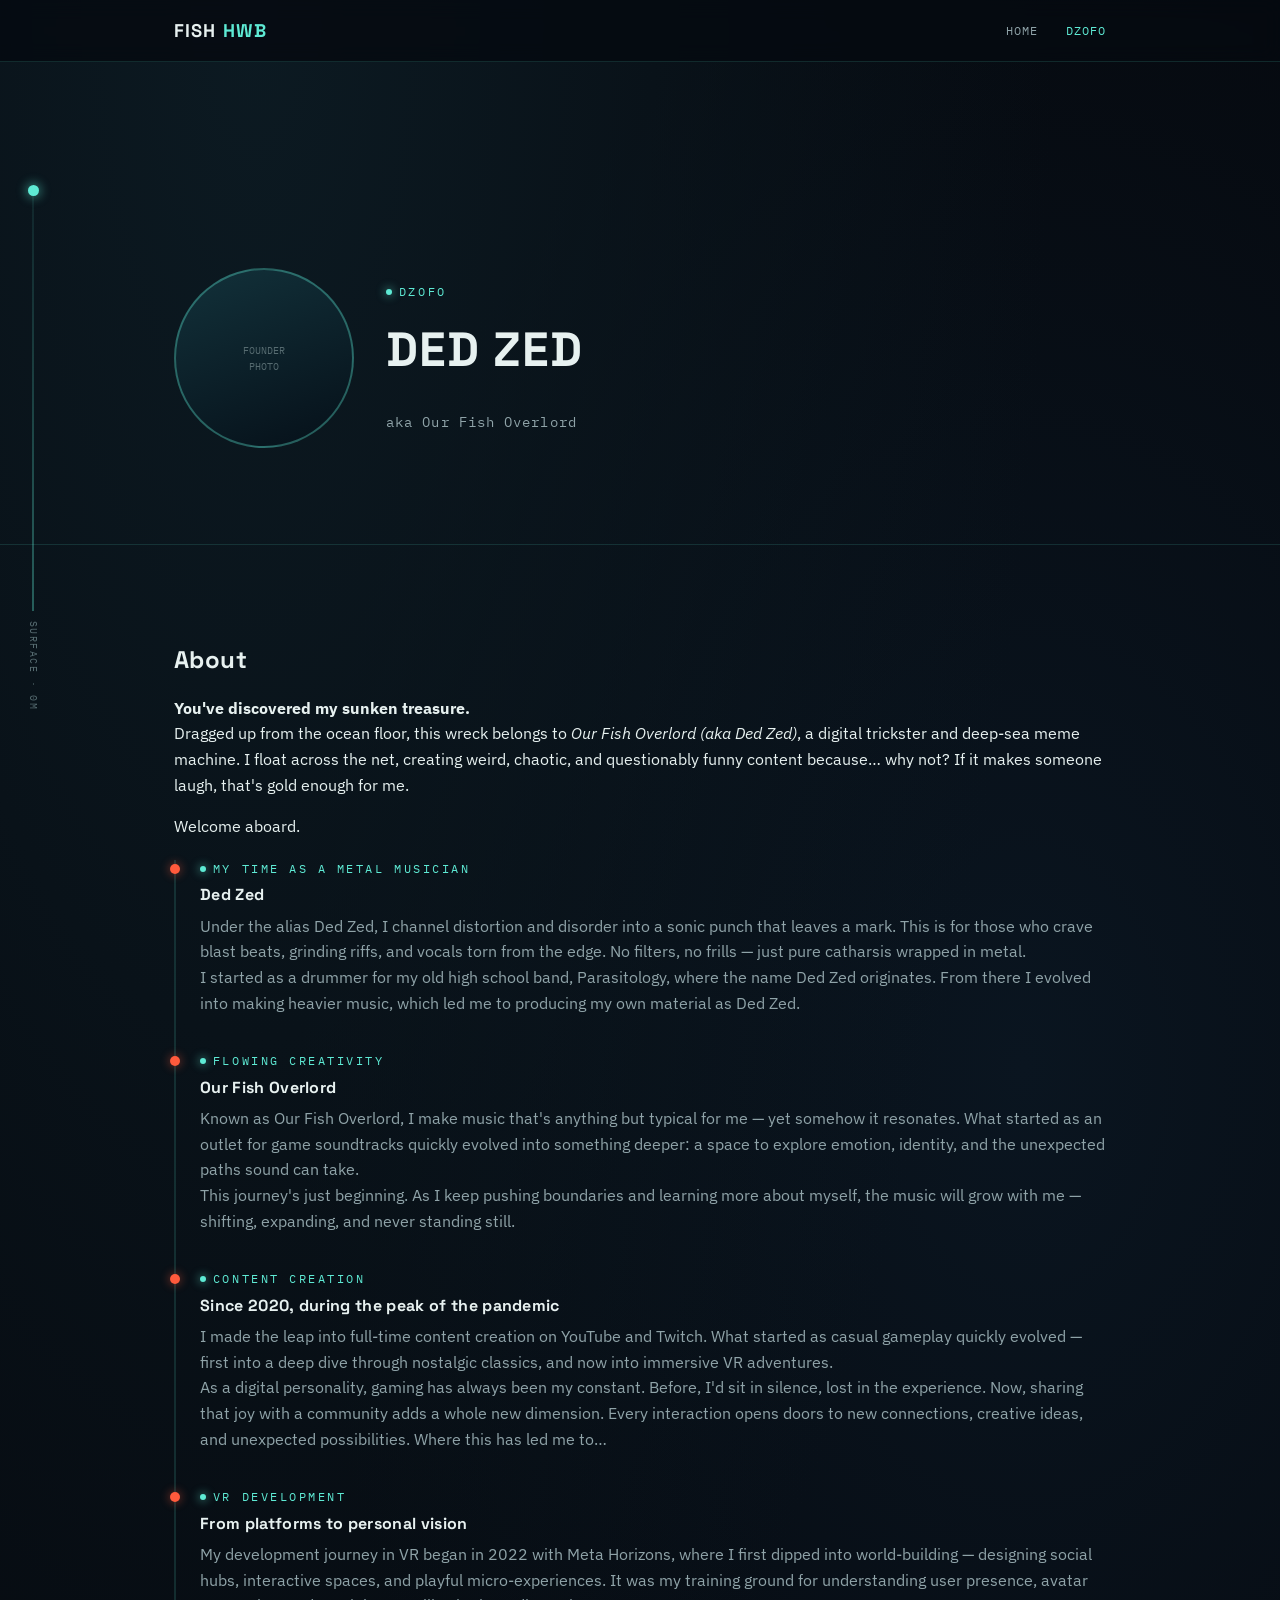
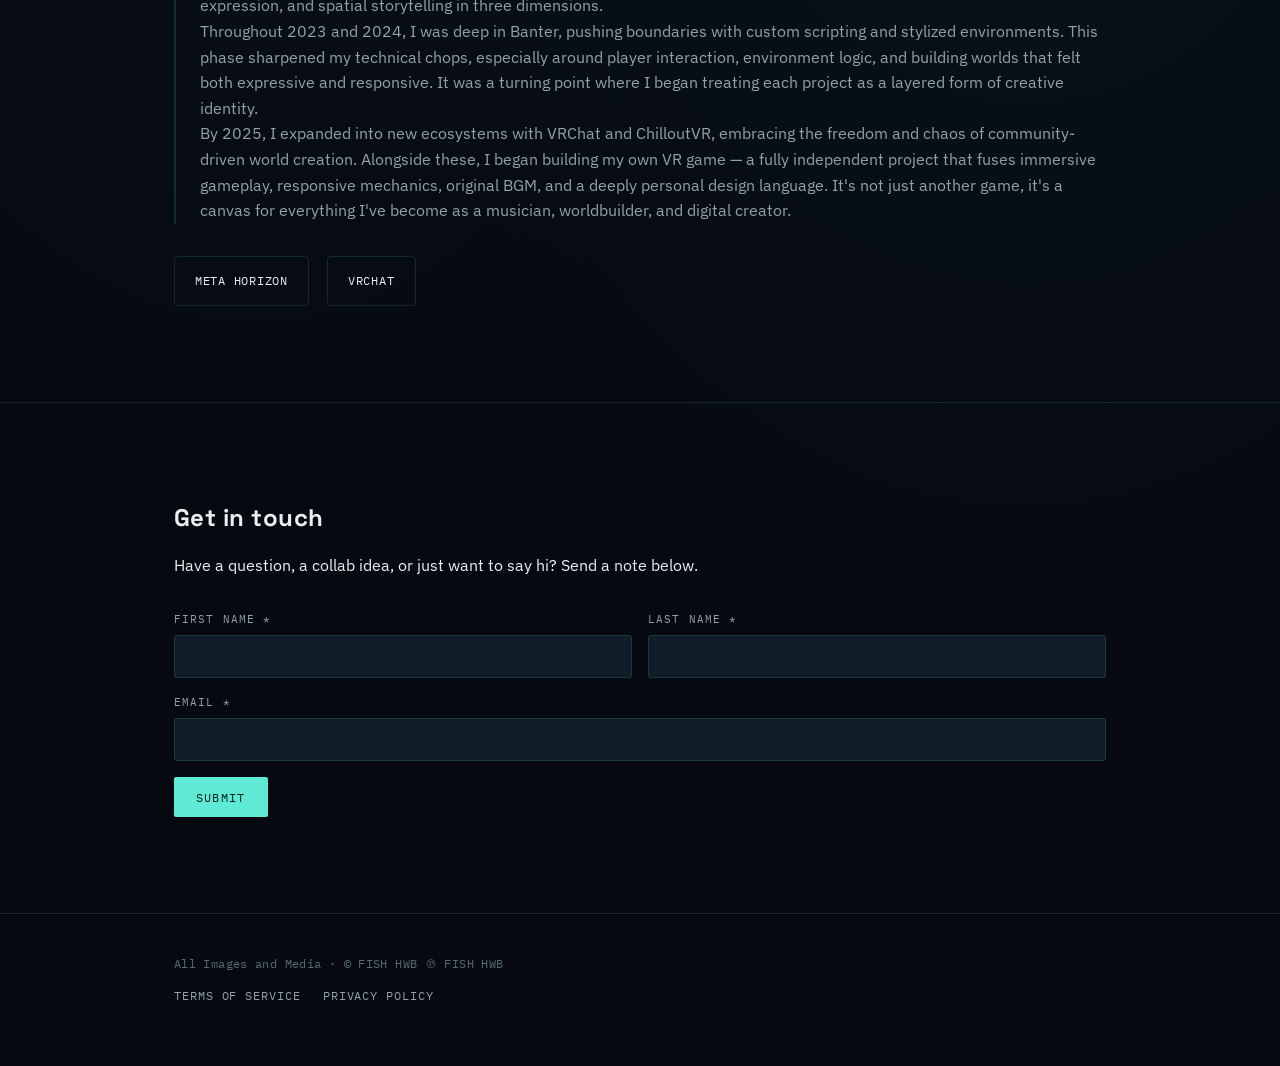
==== commit c1c69e59: "a" ====
--- a/dzofo.html
+++ b/dzofo.html
@@ -5,7 +5,7 @@
 <meta name="viewport" content="width=device-width, initial-scale=1.0">
 <title>DZOFO — FISH HWB</title>
 <meta name="description" content="You've discovered my sunken treasure. Dragged up from the ocean floor — meet Our Fish Overlord, aka Ded Zed.">
-<link rel="icon" type="image/svg+xml" href="assets/favicon.svg">
+<link rel="icon" href="data:,">
 <link rel="preconnect" href="https://fonts.googleapis.com">
 <link href="https://fonts.googleapis.com/css2?family=Space+Grotesk:wght@500;700&family=IBM+Plex+Sans:wght@400;500;600&family=IBM+Plex+Mono:wght@400;500&display=swap" rel="stylesheet">
 <link rel="stylesheet" href="css/style.css">
@@ -31,9 +31,8 @@
 
 <main>
 
-  <section class="zone" style="overflow:hidden;">
-    <div class="glow-orb glow-orb--teal" aria-hidden="true"></div>
-    <div class="container about-hero reveal">
+  <section class="zone">
+    <div class="container about-hero">
       <div class="portrait-lg">FOUNDER<br>PHOTO</div>
       <div>
         <div class="eyebrow">DZOFO</div>
@@ -43,38 +42,36 @@
     </div>
   </section>
 
-  <div class="sonar-divider" aria-hidden="true"></div>
-
   <section class="zone">
-    <div class="container reveal">
+    <div class="container">
       <h2>About</h2>
       <p><strong>You've discovered my sunken treasure.</strong><br>
       Dragged up from the ocean floor, this wreck belongs to <em>Our Fish Overlord (aka Ded Zed)</em>, a digital trickster and deep-sea meme machine. I float across the net, creating weird, chaotic, and questionably funny content because&hellip; why not? If it makes someone laugh, that's gold enough for me.</p>
       <p>Welcome aboard.</p>
 
       <div class="timeline">
-        <div class="entry reveal">
+        <div class="entry">
           <div class="eyebrow" style="margin-bottom:4px;">My time as a metal musician</div>
           <h3>Ded Zed</h3>
           <p>Under the alias Ded Zed, I channel distortion and disorder into a sonic punch that leaves a mark. This is for those who crave blast beats, grinding riffs, and vocals torn from the edge. No filters, no frills — just pure catharsis wrapped in metal.</p>
           <p>I started as a drummer for my old high school band, Parasitology, where the name Ded Zed originates. From there I evolved into making heavier music, which led me to producing my own material as Ded Zed.</p>
         </div>
 
-        <div class="entry reveal">
+        <div class="entry">
           <div class="eyebrow" style="margin-bottom:4px;">Flowing creativity</div>
           <h3>Our Fish Overlord</h3>
           <p>Known as Our Fish Overlord, I make music that's anything but typical for me — yet somehow it resonates. What started as an outlet for game soundtracks quickly evolved into something deeper: a space to explore emotion, identity, and the unexpected paths sound can take.</p>
           <p>This journey's just beginning. As I keep pushing boundaries and learning more about myself, the music will grow with me — shifting, expanding, and never standing still.</p>
         </div>
 
-        <div class="entry reveal">
+        <div class="entry">
           <div class="eyebrow" style="margin-bottom:4px;">Content creation</div>
           <h3>Since 2020, during the peak of the pandemic</h3>
           <p>I made the leap into full-time content creation on YouTube and Twitch. What started as casual gameplay quickly evolved — first into a deep dive through nostalgic classics, and now into immersive VR adventures.</p>
           <p>As a digital personality, gaming has always been my constant. Before, I'd sit in silence, lost in the experience. Now, sharing that joy with a community adds a whole new dimension. Every interaction opens doors to new connections, creative ideas, and unexpected possibilities. Where this has led me to&hellip;</p>
         </div>
 
-        <div class="entry reveal">
+        <div class="entry">
           <div class="eyebrow" style="margin-bottom:4px;">VR development</div>
           <h3>From platforms to personal vision</h3>
           <p>My development journey in VR began in 2022 with Meta Horizons, where I first dipped into world-building — designing social hubs, interactive spaces, and playful micro-experiences. It was my training ground for understanding user presence, avatar expression, and spatial storytelling in three dimensions.</p>
@@ -84,22 +81,14 @@
       </div>
 
       <div class="platform-links">
-        <a href="https://horizon.meta.com/profile/DedZedOffishial/?locale=en_GB" target="_blank" rel="noopener">
-          <svg viewBox="0 0 24 24" fill="#5EEAD4"><path d="M17 7H7a5 5 0 0 0 0 10h1.5a3 3 0 0 0 2.4-1.2l1.1-1.5 1.1 1.5A3 3 0 0 0 15.5 17H17a5 5 0 0 0 0-10Z" opacity="0.85"/></svg>
-          Meta Horizon
-        </a>
-        <a href="https://vrchat.com/home/user/usr_97d57b9e-27fa-4fce-a1ce-218edb215ad2" target="_blank" rel="noopener">
-          <svg viewBox="0 0 24 24" fill="#5EEAD4"><path d="M4 5h4l4 10 4-10h4l-6 14h-4L4 5Z" opacity="0.85"/></svg>
-          VRChat
-        </a>
+        <a href="https://horizon.meta.com/profile/DedZedOffishial/?locale=en_GB" target="_blank" rel="noopener">Meta Horizon</a>
+        <a href="https://vrchat.com/home/user/usr_97d57b9e-27fa-4fce-a1ce-218edb215ad2" target="_blank" rel="noopener">VRChat</a>
       </div>
     </div>
   </section>
 
-  <div class="sonar-divider" aria-hidden="true"></div>
-
   <section class="zone">
-    <div class="container reveal">
+    <div class="container">
       <h2>Get in touch</h2>
       <p>Have a question, a collab idea, or just want to say hi? Send a note below.</p>
       <!--
--- a/css/style.css
+++ b/css/style.css
@@ -16,9 +16,6 @@
   --text-dim:      #8FA3A8;
   --text-faint:    #566B70;
 
-  --shadow-soft:   0 20px 60px -20px rgba(0,0,0,0.6);
-  --shadow-glow:   0 0 0 1px var(--glow-dim), 0 20px 50px -18px rgba(94,234,212,0.25);
-
   --font-display: 'Space Grotesk', 'Arial Narrow', sans-serif;
   --font-body:    'IBM Plex Sans', 'Segoe UI', sans-serif;
   --font-mono:    'IBM Plex Mono', monospace;
@@ -38,18 +35,6 @@
   line-height:1.6;
   -webkit-font-smoothing:antialiased;
   overflow-x:hidden;
-  position:relative;
-}
-
-/* fine film-grain, keeps the flat gradients from looking sterile */
-body::before{
-  content:'';
-  position:fixed; inset:0;
-  z-index:1;
-  pointer-events:none;
-  opacity:0.05;
-  mix-blend-mode:overlay;
-  background-image:url("data:image/svg+xml;utf8,<svg xmlns='http://www.w3.org/2000/svg' width='140' height='140'><filter id='n'><feTurbulence type='fractalNoise' baseFrequency='0.9' numOctaves='2' stitchTiles='stitch'/></filter><rect width='100%25' height='100%25' filter='url(%23n)'/></svg>");
 }
 
 a{ color:var(--glow); text-decoration:none; }
@@ -115,68 +100,6 @@
   10%{ opacity:0.6; }
   90%{ opacity:0.4; }
   100%{ transform:translateY(-110vh) translateX(20px); opacity:0; }
-}
-
-/* ---------------- ambient glow orbs ---------------- */
-.glow-orb{
-  position:absolute;
-  border-radius:50%;
-  filter:blur(70px);
-  pointer-events:none;
-  z-index:0;
-}
-.glow-orb--teal{
-  width:420px; height:420px;
-  top:-160px; right:-120px;
-  background:radial-gradient(circle, rgba(94,234,212,0.22), transparent 70%);
-}
-.glow-orb--lure{
-  width:260px; height:260px;
-  bottom:-100px; left:8%;
-  background:radial-gradient(circle, rgba(255,90,60,0.14), transparent 70%);
-}
-
-/* ---------------- scroll reveal ---------------- */
-.reveal{
-  opacity:0;
-  transform:translateY(28px);
-  transition:opacity 0.8s cubic-bezier(.2,.7,.3,1), transform 0.8s cubic-bezier(.2,.7,.3,1);
-}
-.reveal.is-visible{
-  opacity:1;
-  transform:translateY(0);
-}
-@media (prefers-reduced-motion: reduce){
-  .reveal{ opacity:1; transform:none; transition:none; }
-}
-
-/* ---------------- sonar divider ---------------- */
-.sonar-divider{
-  position:relative;
-  height:1px;
-  background:var(--border);
-  margin:0;
-}
-.sonar-divider::before{
-  content:'';
-  position:absolute;
-  left:50%; top:50%;
-  width:7px; height:7px;
-  margin:-4px 0 0 -4px;
-  border-radius:50%;
-  background:var(--glow);
-  box-shadow:
-    0 0 0 0 var(--glow-dim),
-    0 0 10px 2px var(--glow-dim);
-  animation:ping 3.4s ease-out infinite;
-}
-@keyframes ping{
-  0%{ box-shadow:0 0 0 0 rgba(94,234,212,0.5), 0 0 10px 2px var(--glow-dim); }
-  70%{ box-shadow:0 0 0 16px rgba(94,234,212,0), 0 0 10px 2px var(--glow-dim); }
-  100%{ box-shadow:0 0 0 16px rgba(94,234,212,0), 0 0 10px 2px var(--glow-dim); }
-}
-@media (prefers-reduced-motion: reduce){
-  .sonar-divider::before{ animation:none; }
 }
 
 /* ---------------- depth gauge (signature element) ---------------- */
@@ -241,28 +164,16 @@
 .wordmark span{ color:var(--glow); }
 .site-nav nav{ display:flex; gap:28px; }
 .site-nav nav a{
-  position:relative;
   color:var(--text-dim);
   font-family:var(--font-mono);
   font-size:0.78rem;
   letter-spacing:0.08em;
   text-transform:uppercase;
-  padding-bottom:4px;
-}
-.site-nav nav a::after{
-  content:'';
-  position:absolute;
-  left:0; bottom:0;
-  width:0; height:1px;
-  background:var(--glow);
-  box-shadow:0 0 6px var(--glow-dim);
-  transition:width 0.25s ease;
 }
 .site-nav nav a:hover, .site-nav nav a.active{
   color:var(--glow);
   text-decoration:none;
 }
-.site-nav nav a:hover::after, .site-nav nav a.active::after{ width:100%; }
 
 /* ---------------- hero ---------------- */
 .zone{
@@ -273,93 +184,51 @@
 .zone:last-of-type{ border-bottom:none; }
 
 .hero{
-  padding-top:150px;
-  padding-bottom:120px;
+  padding-top:110px;
   text-align:left;
-  overflow:hidden;
-}
-.hero-inner{
-  position:relative;
-  z-index:2;
-  display:flex;
-  align-items:center;
-  gap:48px;
-}
-.hero-copy{ flex:1 1 480px; min-width:0; }
+}
 .hero h1{
-  font-size:clamp(2.4rem, 6vw, 4.6rem);
-  line-height:1.0;
+  font-size:clamp(2.4rem, 6vw, 4.4rem);
+  line-height:1.02;
   text-transform:uppercase;
 }
 .hero h1 em{
   font-style:normal;
   color:var(--glow);
-  text-shadow:0 0 30px var(--glow-dim), 0 0 70px rgba(94,234,212,0.15);
+  text-shadow:0 0 22px var(--glow-dim);
 }
 .hero p.tagline{
-  max-width:520px;
+  max-width:540px;
   color:var(--text-dim);
-  font-size:1.08rem;
-}
-.hero .cta-row{ display:flex; gap:16px; margin-top:36px; flex-wrap:wrap; align-items:center; }
-
-.hero-figure{
-  flex:0 0 320px;
-  width:320px;
-  position:relative;
-}
-.hero-figure svg{ width:100%; height:auto; overflow:visible; }
-@media (max-width:900px){ .hero-figure{ display:none; } }
-
-.live-badge{
-  display:inline-flex; align-items:center; gap:8px;
-  font-family:var(--font-mono);
-  font-size:0.7rem;
-  letter-spacing:0.08em;
-  text-transform:uppercase;
-  color:var(--text-dim);
-}
-.live-badge .dot{
-  width:7px; height:7px; border-radius:50%;
-  background:var(--lure);
-  box-shadow:0 0 8px 2px var(--lure-dim);
-  animation:pulse 1.8s ease-in-out infinite;
-}
-@keyframes pulse{
-  0%,100%{ opacity:1; transform:scale(1); }
-  50%{ opacity:0.5; transform:scale(0.8); }
-}
-@media (prefers-reduced-motion: reduce){ .live-badge .dot{ animation:none; } }
+  font-size:1.05rem;
+}
+.hero .cta-row{ display:flex; gap:16px; margin-top:32px; flex-wrap:wrap; }
 
 .btn{
   display:inline-block;
-  padding:13px 24px;
-  border-radius:3px;
+  padding:12px 22px;
+  border-radius:2px;
   font-family:var(--font-mono);
   font-size:0.78rem;
   letter-spacing:0.1em;
   text-transform:uppercase;
   border:1px solid var(--border);
-  transition:border-color 0.2s, background 0.2s, color .2s, box-shadow 0.2s, transform 0.2s;
+  transition:border-color 0.2s, background 0.2s, color .2s;
 }
 .btn-primary{
   background:var(--glow);
   color:#04211c;
   border-color:var(--glow);
-  box-shadow:0 0 0 0 var(--glow-dim);
 }
 .btn-primary:hover{
   background:#7cf2df;
   text-decoration:none;
-  box-shadow:0 0 24px 2px var(--glow-dim);
-  transform:translateY(-1px);
 }
 .btn-ghost{ color:var(--text); }
 .btn-ghost:hover{
   border-color:var(--glow);
   color:var(--glow);
   text-decoration:none;
-  transform:translateY(-1px);
 }
 
 /* ---------------- founder card ---------------- */
@@ -369,14 +238,8 @@
   align-items:center;
   background:var(--surface-panel);
   border:1px solid var(--border);
-  border-radius:6px;
+  border-radius:4px;
   padding:24px;
-  transition:transform 0.25s ease, box-shadow 0.25s ease, border-color 0.25s ease;
-}
-.founder-card:hover{
-  transform:translateY(-3px);
-  box-shadow:var(--shadow-glow);
-  border-color:var(--glow-dim);
 }
 .founder-card .portrait{
   width:96px; height:96px;
@@ -385,14 +248,12 @@
   flex-shrink:0;
   border:2px solid var(--glow-dim);
   background:linear-gradient(160deg, #12313a, #061019);
-  box-shadow:inset 0 0 20px rgba(0,0,0,0.5), 0 0 0 5px rgba(94,234,212,0.05);
   display:flex; align-items:center; justify-content:center;
   font-family:var(--font-mono);
   font-size:0.6rem;
   color:var(--text-faint);
   text-align:center;
 }
-.founder-card .portrait img{ width:100%; height:100%; object-fit:cover; }
 .founder-card h3{ margin-bottom:2px; font-size:1.1rem; }
 .founder-card .role{
   font-family:var(--font-mono);
@@ -401,14 +262,6 @@
   text-transform:uppercase;
   color:var(--glow);
 }
-.founder-card .go{
-  margin-left:auto;
-  color:var(--text-faint);
-  font-family:var(--font-mono);
-  font-size:0.72rem;
-  transition:color 0.2s, transform 0.2s;
-}
-.founder-card:hover .go{ color:var(--glow); transform:translateX(3px); }
 
 /* ---------------- embeds grid ---------------- */
 .embed-grid{
@@ -422,13 +275,8 @@
 .embed-card{
   background:var(--surface-panel);
   border:1px solid var(--border);
-  border-radius:6px;
+  border-radius:4px;
   overflow:hidden;
-  transition:border-color 0.25s ease, box-shadow 0.25s ease;
-}
-.embed-card:hover{
-  border-color:var(--glow-dim);
-  box-shadow:var(--shadow-glow);
 }
 .embed-card .embed-head{
   padding:14px 18px;
@@ -438,11 +286,8 @@
   letter-spacing:0.1em;
   text-transform:uppercase;
   color:var(--text-dim);
-  display:flex; justify-content:space-between; align-items:center;
-  gap:10px;
-}
-.embed-card .embed-head .name{ display:flex; align-items:center; gap:8px; color:var(--text); }
-.embed-card .embed-head svg{ width:16px; height:16px; flex-shrink:0; }
+  display:flex; justify-content:space-between;
+}
 .embed-card iframe{ width:100%; border:0; display:block; }
 
 /* ---------------- content cards (latest uploads) ---------------- */
@@ -456,22 +301,14 @@
 
 .content-card{
   border:1px solid var(--border);
-  border-radius:6px;
+  border-radius:4px;
   background:var(--surface-panel);
   padding:0 0 18px;
   overflow:hidden;
-  transition:transform 0.25s ease, box-shadow 0.25s ease, border-color 0.25s ease;
-}
-.content-card:hover{
-  transform:translateY(-4px);
-  box-shadow:var(--shadow-soft);
-  border-color:var(--glow-dim);
 }
 .content-card .thumb{
   aspect-ratio:16/9;
-  background:
-    radial-gradient(circle at 30% 20%, rgba(94,234,212,0.08), transparent 60%),
-    linear-gradient(135deg,#0e2530,#08131a);
+  background:linear-gradient(135deg,#0e2530,#08131a);
   display:flex; align-items:center; justify-content:center;
   color:var(--text-faint);
   font-family:var(--font-mono);
@@ -491,14 +328,11 @@
   width:180px; height:180px; border-radius:50%;
   border:2px solid var(--glow-dim);
   background:linear-gradient(160deg,#12313a,#061019);
-  box-shadow:inset 0 0 30px rgba(0,0,0,0.55), 0 0 40px -10px var(--glow-dim);
   flex-shrink:0;
   display:flex; align-items:center; justify-content:center;
   font-family:var(--font-mono); font-size:0.65rem; color:var(--text-faint);
   text-align:center; padding:8px;
-  overflow:hidden;
-}
-.about-hero .portrait-lg img{ width:100%; height:100%; object-fit:cover; }
+}
 .about-hero h1{ font-size:clamp(2rem,5vw,3rem); text-transform:uppercase; }
 .about-hero .subname{ color:var(--text-dim); font-family:var(--font-mono); font-size:0.85rem; letter-spacing:0.08em; }
 
@@ -530,11 +364,7 @@
   letter-spacing:0.06em;
   text-transform:uppercase;
 }
-.platform-links a{ transition:transform 0.2s ease, border-color 0.2s ease, color 0.2s ease; display:inline-flex; align-items:center; gap:10px; }
-.platform-links a:hover{ border-color:var(--glow); color:var(--glow); text-decoration:none; transform:translateY(-2px); }
-.platform-links a svg{ width:16px; height:16px; }
-
-.timeline .entry{ transition:transform 0.3s ease; }
+.platform-links a:hover{ border-color:var(--glow); color:var(--glow); text-decoration:none; }
 
 /* ---------------- contact form ---------------- */
 .contact-form{
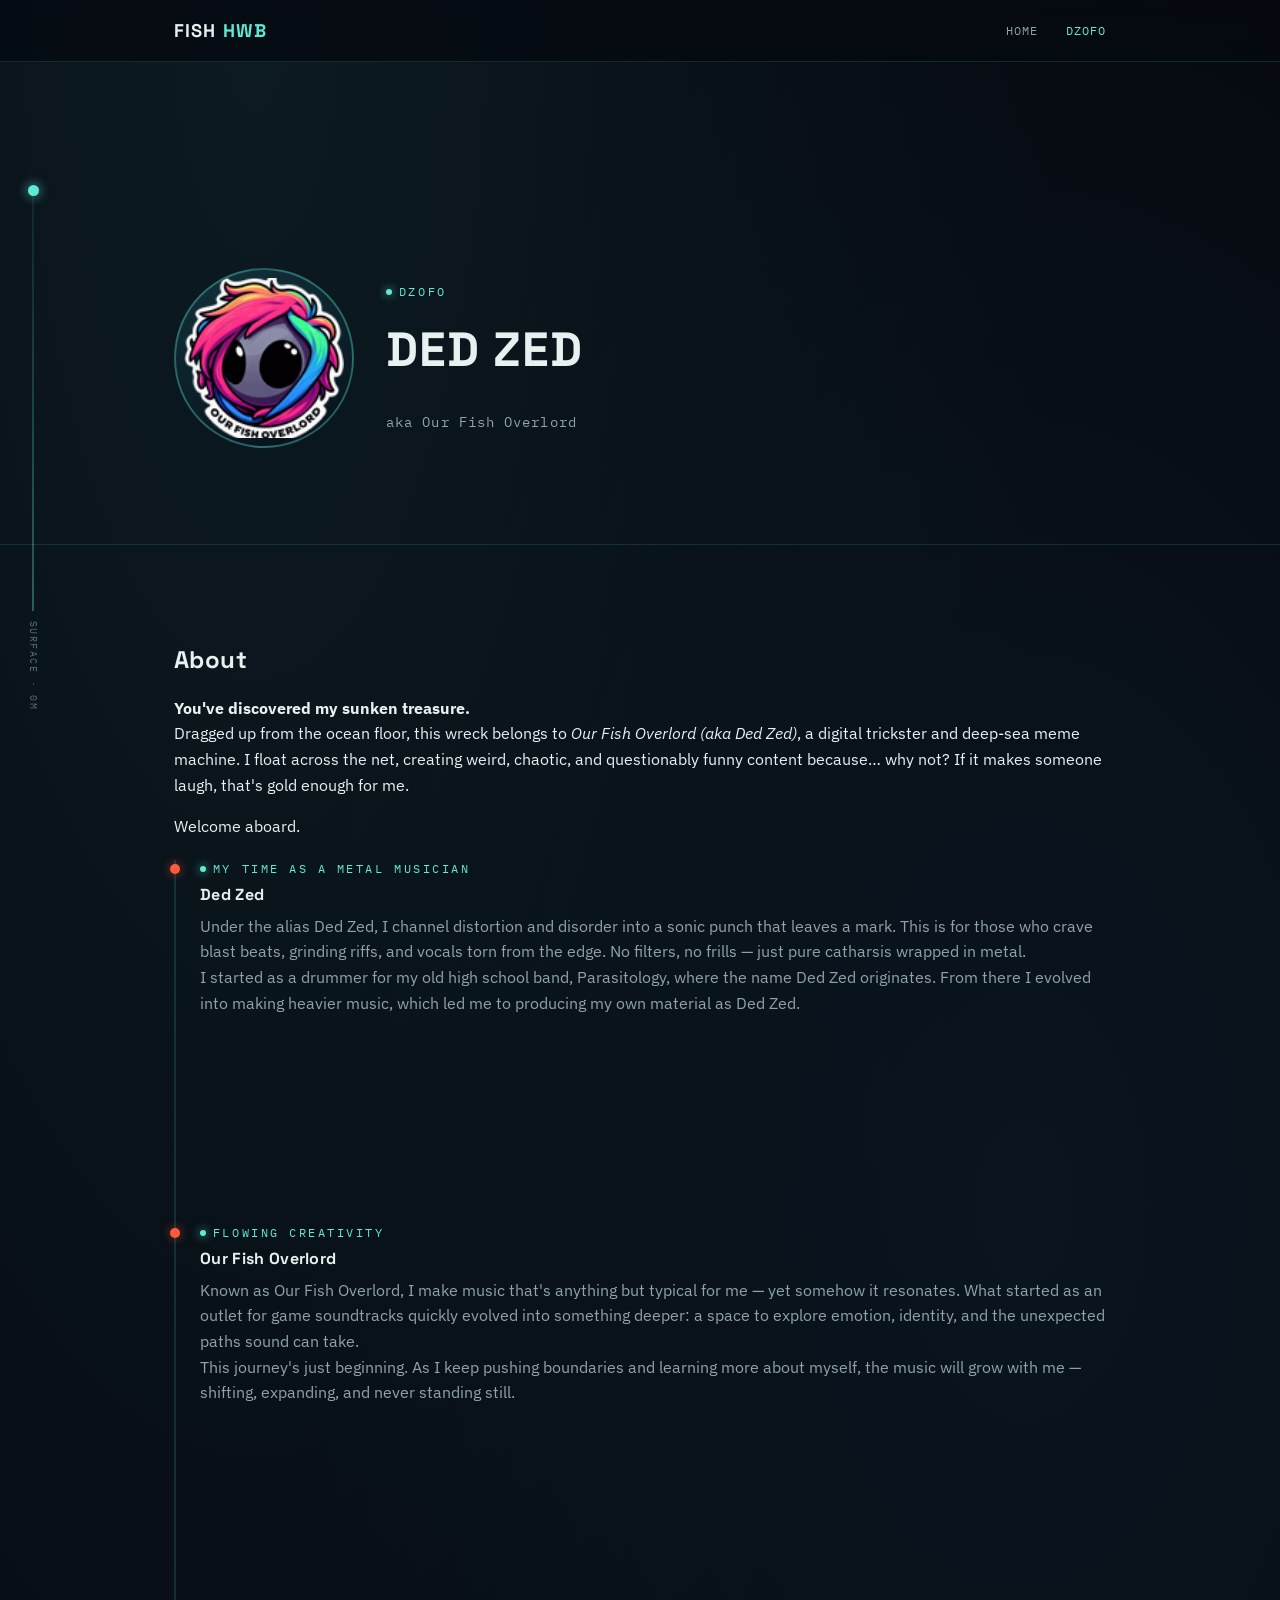
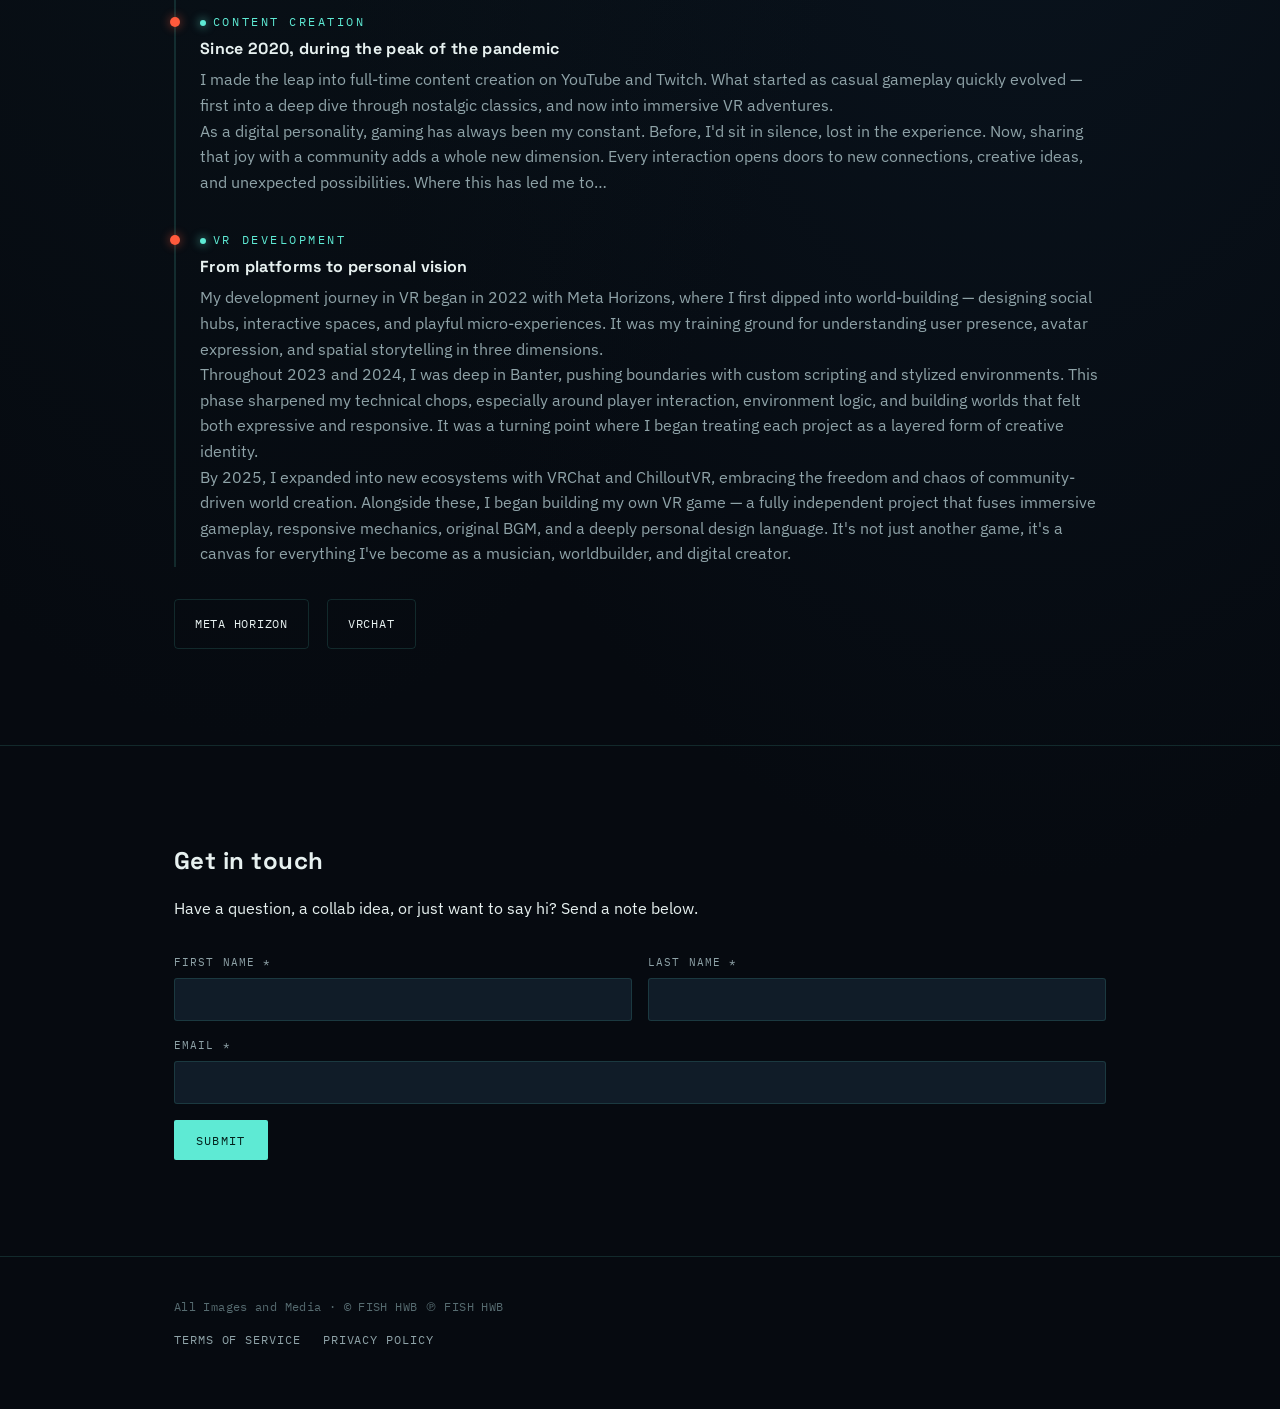
==== commit 33c44a28: "a" ====
--- a/dzofo.html
+++ b/dzofo.html
@@ -5,7 +5,7 @@
 <meta name="viewport" content="width=device-width, initial-scale=1.0">
 <title>DZOFO — FISH HWB</title>
 <meta name="description" content="You've discovered my sunken treasure. Dragged up from the ocean floor — meet Our Fish Overlord, aka Ded Zed.">
-<link rel="icon" href="data:,">
+<link rel="icon" type="image/svg+xml" href="assets/favicon.svg">
 <link rel="preconnect" href="https://fonts.googleapis.com">
 <link href="https://fonts.googleapis.com/css2?family=Space+Grotesk:wght@500;700&family=IBM+Plex+Sans:wght@400;500;600&family=IBM+Plex+Mono:wght@400;500&display=swap" rel="stylesheet">
 <link rel="stylesheet" href="css/style.css">
@@ -33,7 +33,7 @@
 
   <section class="zone">
     <div class="container about-hero">
-      <div class="portrait-lg">FOUNDER<br>PHOTO</div>
+      <div class="portrait-lg"><img src="assets/images/founder-portrait.png" alt="Our Fish Overlord"></div>
       <div>
         <div class="eyebrow">DZOFO</div>
         <h1>Ded Zed</h1>
@@ -55,6 +55,7 @@
           <h3>Ded Zed</h3>
           <p>Under the alias Ded Zed, I channel distortion and disorder into a sonic punch that leaves a mark. This is for those who crave blast beats, grinding riffs, and vocals torn from the edge. No filters, no frills — just pure catharsis wrapped in metal.</p>
           <p>I started as a drummer for my old high school band, Parasitology, where the name Ded Zed originates. From there I evolved into making heavier music, which led me to producing my own material as Ded Zed.</p>
+          <iframe style="border-radius:4px; margin-top:12px;" src="https://open.spotify.com/embed/artist/3G5lgBc7shS09fLh4ovfL4?utm_source=generator" width="100%" height="152" frameBorder="0" allowfullscreen="" allow="autoplay; clipboard-write; encrypted-media; fullscreen; picture-in-picture" loading="lazy"></iframe>
         </div>
 
         <div class="entry">
@@ -62,6 +63,7 @@
           <h3>Our Fish Overlord</h3>
           <p>Known as Our Fish Overlord, I make music that's anything but typical for me — yet somehow it resonates. What started as an outlet for game soundtracks quickly evolved into something deeper: a space to explore emotion, identity, and the unexpected paths sound can take.</p>
           <p>This journey's just beginning. As I keep pushing boundaries and learning more about myself, the music will grow with me — shifting, expanding, and never standing still.</p>
+          <iframe style="border-radius:4px; margin-top:12px;" src="https://open.spotify.com/embed/artist/61lcq8xxIfd0iLITBnjdtI?utm_source=generator" width="100%" height="152" frameBorder="0" allowfullscreen="" allow="autoplay; clipboard-write; encrypted-media; fullscreen; picture-in-picture" loading="lazy"></iframe>
         </div>
 
         <div class="entry">
--- a/css/style.css
+++ b/css/style.css
@@ -186,6 +186,25 @@
 .hero{
   padding-top:110px;
   text-align:left;
+  display:flex;
+  align-items:center;
+  gap:48px;
+}
+.hero .hero-copy{ flex:1 1 480px; min-width:0; }
+.hero .hero-visual{
+  flex:0 0 280px;
+  width:280px;
+  border-radius:8px;
+  overflow:hidden;
+  border:1px solid var(--border);
+  box-shadow:0 0 40px 4px rgba(94,234,212,0.08);
+}
+.hero .hero-visual img{ width:100%; height:100%; object-fit:cover; }
+@media (max-width:820px){
+  .hero{ flex-direction:column; text-align:center; }
+  .hero .hero-copy{ order:2; }
+  .hero .hero-visual{ order:1; width:220px; flex-basis:auto; }
+  .hero .cta-row{ justify-content:center; }
 }
 .hero h1{
   font-size:clamp(2.4rem, 6vw, 4.4rem);
@@ -254,6 +273,10 @@
   color:var(--text-faint);
   text-align:center;
 }
+.founder-card .portrait img{
+  width:100%; height:100%;
+  object-fit:cover;
+}
 .founder-card h3{ margin-bottom:2px; font-size:1.1rem; }
 .founder-card .role{
   font-family:var(--font-mono);
@@ -289,6 +312,20 @@
   display:flex; justify-content:space-between;
 }
 .embed-card iframe{ width:100%; border:0; display:block; }
+
+/* ---------------- music grid (spotify embeds) ---------------- */
+.music-grid{
+  display:grid;
+  grid-template-columns:1fr 1fr;
+  gap:24px;
+  margin-top:36px;
+}
+@media (max-width:760px){ .music-grid{ grid-template-columns:1fr; } }
+.music-grid iframe{
+  width:100%;
+  border-radius:4px;
+  border:1px solid var(--border);
+}
 
 /* ---------------- content cards (latest uploads) ---------------- */
 .card-grid{
@@ -332,6 +369,11 @@
   display:flex; align-items:center; justify-content:center;
   font-family:var(--font-mono); font-size:0.65rem; color:var(--text-faint);
   text-align:center; padding:8px;
+  overflow:hidden;
+}
+.about-hero .portrait-lg img{
+  width:100%; height:100%;
+  object-fit:cover;
 }
 .about-hero h1{ font-size:clamp(2rem,5vw,3rem); text-transform:uppercase; }
 .about-hero .subname{ color:var(--text-dim); font-family:var(--font-mono); font-size:0.85rem; letter-spacing:0.08em; }
